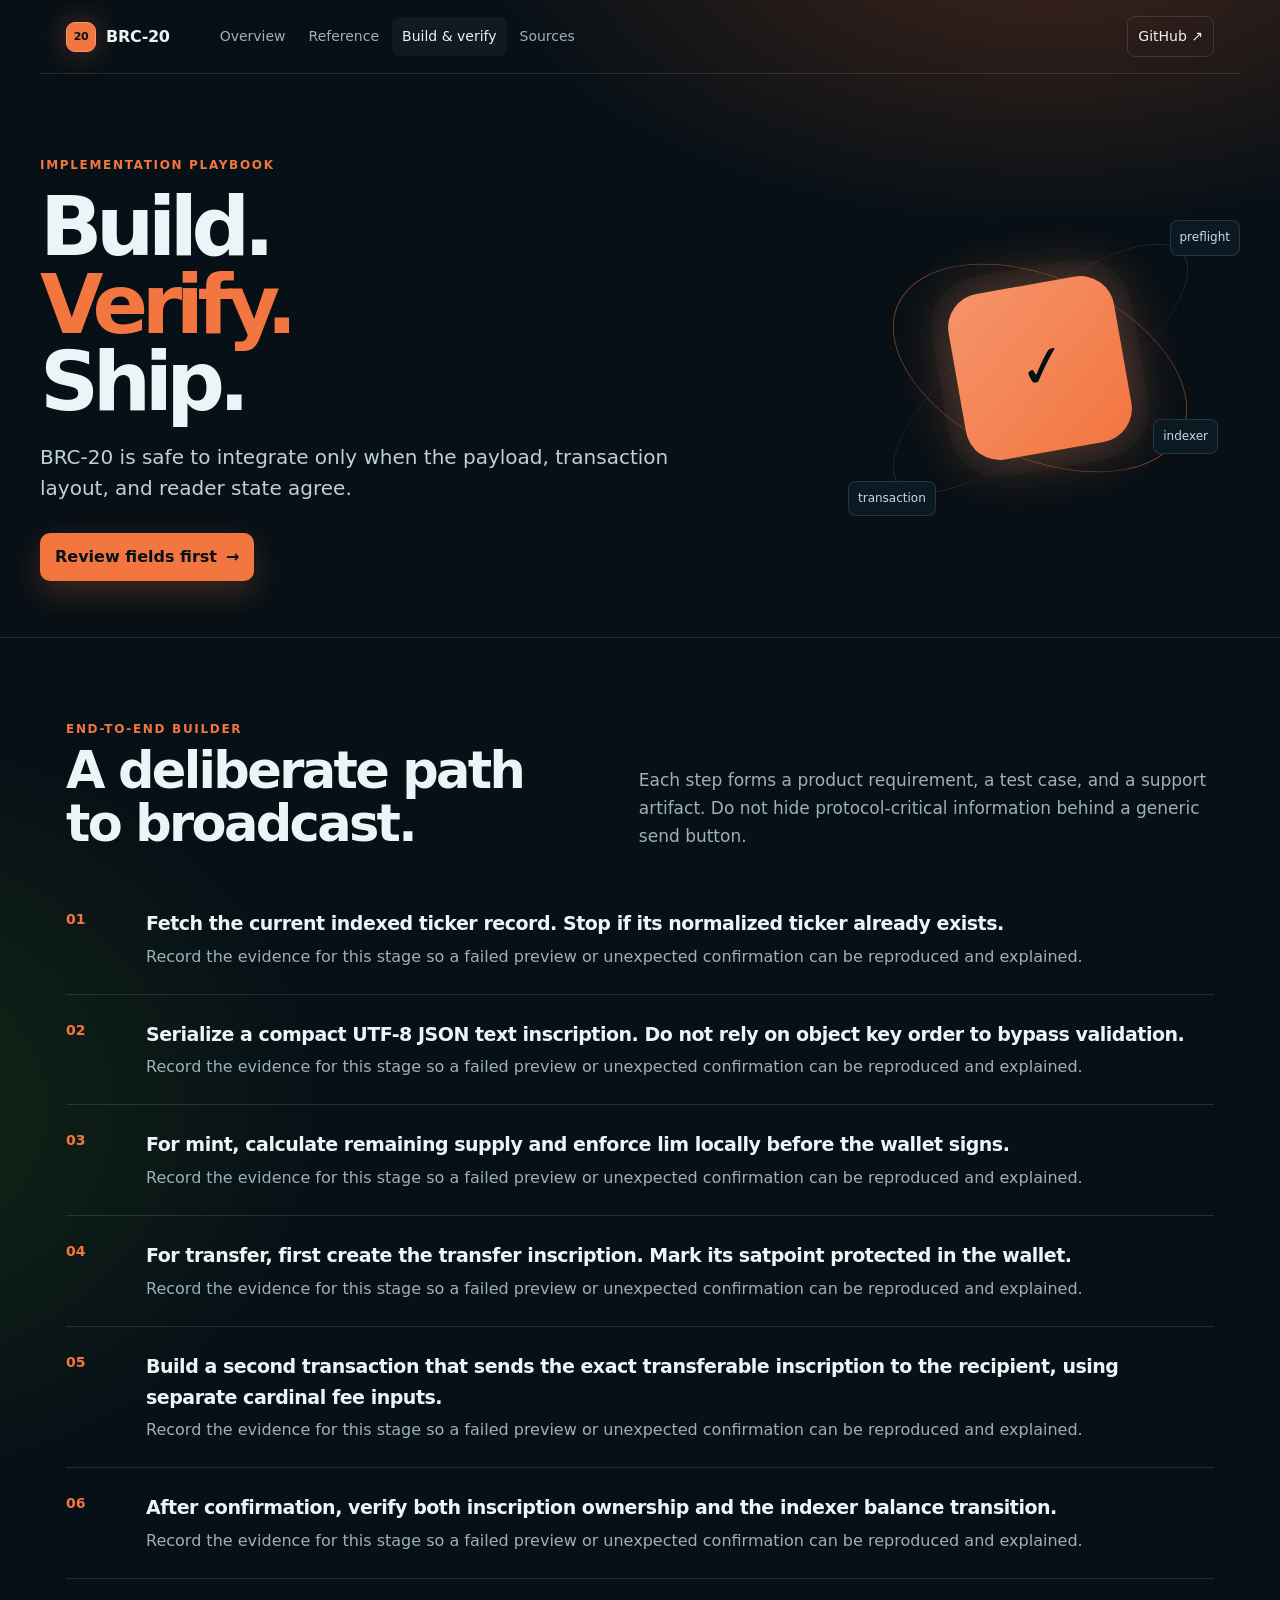
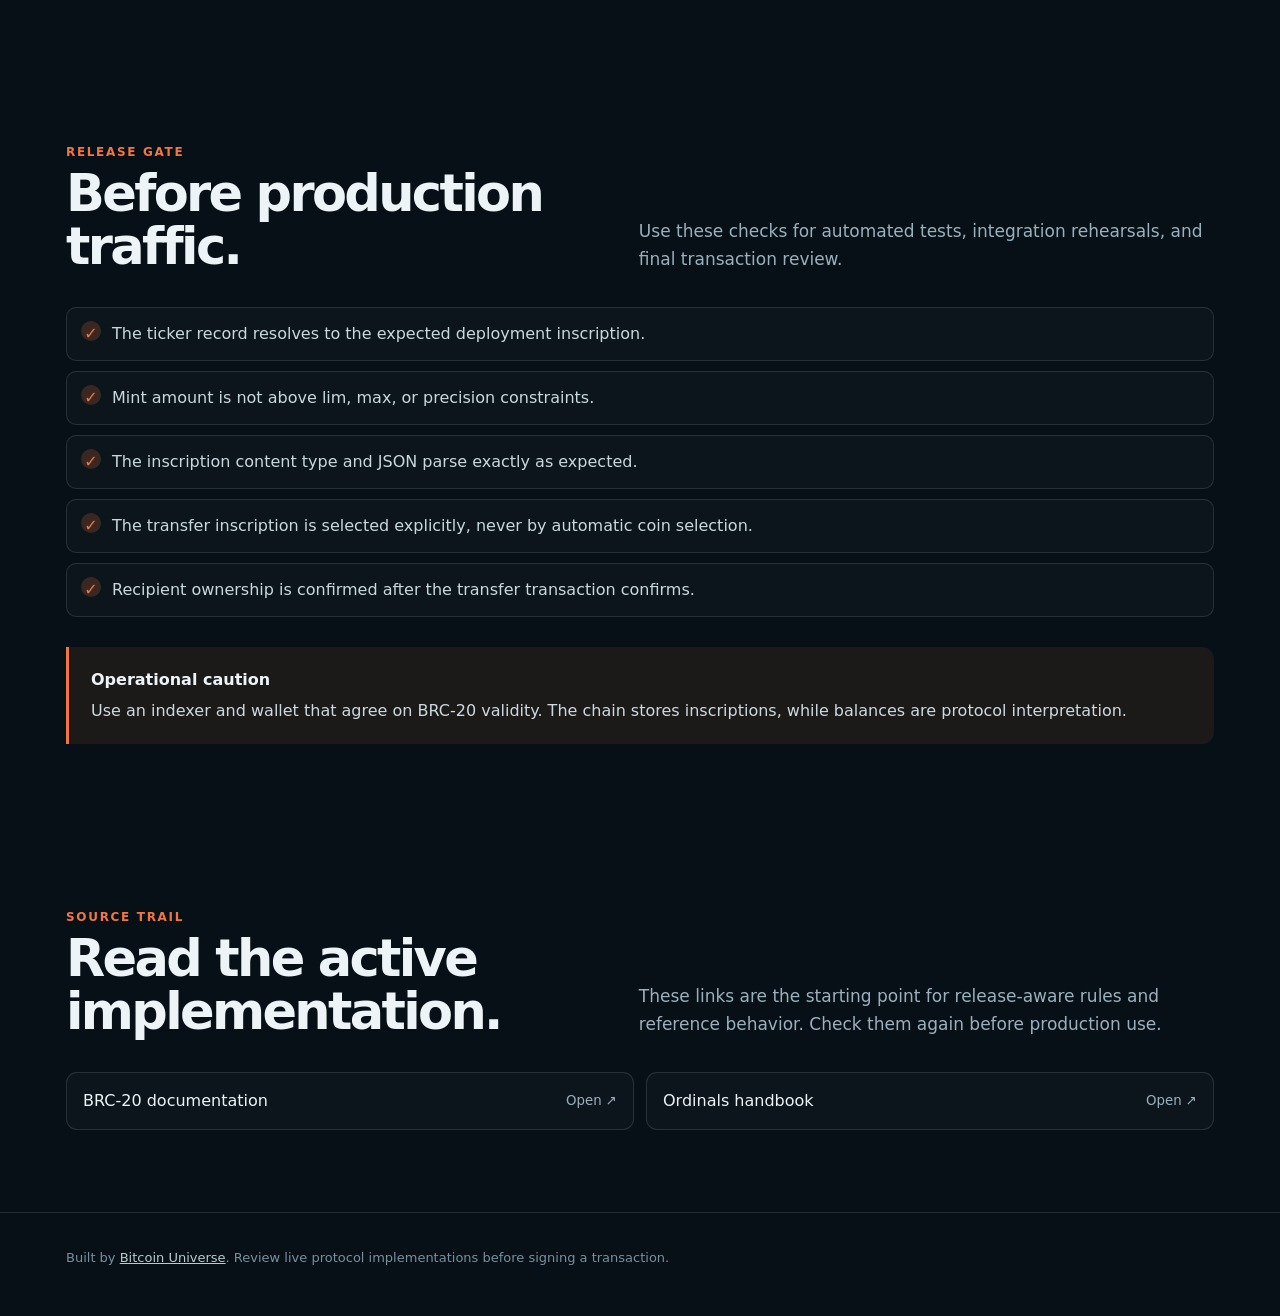
==== guide.html @ e372bad6 "Replace generic docs with protocol manuals" ====
<!doctype html>
<html lang="en"><head><meta charset="utf-8"><meta name="viewport" content="width=device-width,initial-scale=1"><meta name="description" content="Implementation and verification guide for BRC-20."><meta name="theme-color" content="#071016"><title>BRC-20 build guide | Bitcoin Universe Docs</title><style>
:root{--accent:hsl(18 88% 60%);--ink:#edf4f8;--muted:#9bb0bd;--paper:#071016;--panel:#0d1921;--line:rgba(214,239,247,.13);--soft:rgba(255,255,255,.045)}*{box-sizing:border-box}html{scroll-behavior:smooth}body{margin:0;color:var(--ink);background:radial-gradient(900px 480px at 82% -80px,hsla(18,90%,56%,.25),transparent 64%),radial-gradient(680px 540px at -12% 38%,hsla(96,82%,48%,.12),transparent 70%),var(--paper);font:16px/1.62 ui-sans-serif,system-ui,-apple-system,BlinkMacSystemFont,"Segoe UI",sans-serif}.top{height:74px;display:flex;gap:22px;align-items:center;max-width:1200px;margin:auto;padding:0 26px;border-bottom:1px solid var(--line);position:relative;z-index:4}.brand{display:flex;align-items:center;gap:10px;color:var(--ink);text-decoration:none;font-weight:760;letter-spacing:-.02em}.brand b{display:grid;place-items:center;width:30px;height:30px;border:1px solid color-mix(in srgb,var(--accent),white 25%);border-radius:9px;color:#081115;background:var(--accent);font-size:11px;box-shadow:0 0 30px color-mix(in srgb,var(--accent),transparent 65%)}nav{display:flex;gap:3px;margin-left:18px}nav a,.repo{color:var(--muted);text-decoration:none;padding:8px 10px;border-radius:8px;font-size:14px}nav a:hover,nav a.active{color:var(--ink);background:var(--soft)}.repo{margin-left:auto;border:1px solid var(--line);color:var(--ink)}.wrap{max-width:1200px;margin:auto;padding:0 26px}.hero{min-height:520px;padding:82px 0 56px;display:grid;grid-template-columns:minmax(0,1fr) 400px;gap:55px;align-items:center}.eyebrow{font-size:12px;letter-spacing:.14em;text-transform:uppercase;color:var(--accent);font-weight:800}.hero h1{font-size:clamp(48px,7.7vw,94px);letter-spacing:-.078em;line-height:.94;margin:13px 0 22px;max-width:720px}.hero p{color:#bed0da;font-size:20px;line-height:1.55;max-width:690px;margin:0}.chips{display:flex;flex-wrap:wrap;gap:8px;margin-top:28px}.chip{padding:6px 10px;border:1px solid var(--line);border-radius:999px;color:#c3d1d8;background:rgba(255,255,255,.025);font-size:12px}.cta{display:inline-flex;align-items:center;gap:9px;margin-top:29px;padding:11px 15px;background:var(--accent);color:#061118;text-decoration:none;font-weight:800;border-radius:10px;box-shadow:0 12px 32px color-mix(in srgb,var(--accent),transparent 77%)}.orbit{height:380px;position:relative;display:grid;place-items:center;isolation:isolate}.orbit:before,.orbit:after{content:"";position:absolute;border:1px solid color-mix(in srgb,var(--accent),transparent 55%);border-radius:50%;z-index:-1}.orbit:before{width:310px;height:310px;transform:rotate(24deg) scaleY(.58)}.orbit:after{width:365px;height:365px;border-color:var(--line);transform:rotate(-39deg) scaleY(.33)}.core{width:168px;height:168px;border-radius:34px;display:grid;place-items:center;background:linear-gradient(140deg,color-mix(in srgb,var(--accent),white 22%),var(--accent));color:#051014;font-size:58px;font-weight:900;letter-spacing:-.11em;box-shadow:0 0 0 17px rgba(255,255,255,.028),0 0 60px color-mix(in srgb,var(--accent),transparent 58%);transform:rotate(-10deg)}.node{position:absolute;border:1px solid var(--line);background:#0b1922;color:#c8d9e1;padding:7px 9px;border-radius:8px;font-size:12px}.node.one{top:42px;right:0}.node.two{bottom:42px;left:8px}.node.three{right:22px;bottom:104px}.divider{height:1px;background:var(--line)}section{padding:82px 0}.section-head{display:grid;grid-template-columns:minmax(0,1fr) minmax(0,1.1fr);gap:50px;margin-bottom:34px}.section-head h2{letter-spacing:-.052em;font-size:clamp(29px,4.1vw,51px);line-height:1.03;margin:6px 0 0}.section-head p{color:var(--muted);align-self:end;margin:0;font-size:17px}.grid{display:grid;gap:16px}.four{grid-template-columns:repeat(4,1fr)}.three{grid-template-columns:repeat(3,1fr)}.card{border:1px solid var(--line);background:linear-gradient(145deg,rgba(255,255,255,.055),rgba(255,255,255,.018));border-radius:15px;padding:20px;min-width:0}.card .number{color:var(--accent);font-size:12px;font-weight:800;letter-spacing:.11em}.card h3{font-size:18px;letter-spacing:-.025em;line-height:1.2;margin:15px 0 8px}.card p{color:var(--muted);font-size:14px;margin:0}.steps{counter-reset:step}.step{counter-increment:step;position:relative;padding:22px 17px 18px 29px;border-left:1px solid var(--line)}.step:before{content:counter(step,decimal-leading-zero);position:absolute;top:22px;left:-11px;color:var(--accent);font-size:10px;font-weight:900;background:var(--paper);padding:3px}.step h3{margin:0 0 7px;font-size:17px;line-height:1.25}.step p{margin:0;color:var(--muted);font-size:14px}.callout{border-left:3px solid var(--accent);border-radius:0 12px 12px 0;background:color-mix(in srgb,var(--accent),transparent 91%);padding:20px 22px;color:#ccdae0}.callout b{display:block;color:var(--ink);margin-bottom:5px}.packet{padding:0;overflow:hidden}.packet header{display:flex;align-items:center;justify-content:space-between;padding:13px 16px;border-bottom:1px solid var(--line);font-size:13px;font-weight:800}.packet button{background:transparent;color:var(--muted);border:1px solid var(--line);border-radius:6px;padding:4px 7px;cursor:pointer;font:inherit;font-size:11px}.packet button:hover{color:var(--ink)}pre{white-space:pre-wrap;overflow:auto;padding:18px;margin:0;color:#c5e7f3;font:13px/1.65 ui-monospace,SFMono-Regular,Consolas,monospace;background:#071219}.table-wrap{overflow:auto;border:1px solid var(--line);border-radius:14px}table{width:100%;border-collapse:collapse;min-width:690px;background:rgba(255,255,255,.018)}th,td{text-align:left;padding:14px 15px;border-bottom:1px solid var(--line);vertical-align:top}th{font-size:11px;letter-spacing:.1em;text-transform:uppercase;color:var(--accent);background:rgba(255,255,255,.025)}td{font-size:14px;color:#c0d0d8}td:first-child{font-family:ui-monospace,monospace;color:#ecf5f8;font-weight:700}tr:last-child td{border-bottom:0}.checklist{list-style:none;padding:0;margin:0;display:grid;gap:10px}.checklist li{display:flex;gap:11px;padding:13px 14px;border:1px solid var(--line);border-radius:10px;color:#c9d8de;background:rgba(255,255,255,.025)}.checklist li:before{content:'✓';display:grid;place-items:center;flex:0 0 20px;width:20px;height:20px;border-radius:50%;background:color-mix(in srgb,var(--accent),transparent 80%);color:var(--accent);font-weight:900}.sources{display:grid;grid-template-columns:repeat(2,minmax(0,1fr));gap:12px}.source{display:flex;align-items:center;justify-content:space-between;gap:16px;padding:15px 16px;border:1px solid var(--line);border-radius:11px;color:var(--ink);text-decoration:none;background:rgba(255,255,255,.025)}.source small{color:var(--muted);white-space:nowrap}.footer{padding:34px 0 48px;border-top:1px solid var(--line);color:#78909e;font-size:13px}.footer a{color:#b9cad0}.guide-list{display:grid;gap:0;counter-reset:guide}.guide-list article{counter-increment:guide;display:grid;grid-template-columns:62px 1fr;gap:18px;padding:24px 0;border-bottom:1px solid var(--line)}.guide-list article:before{content:counter(guide,decimal-leading-zero);color:var(--accent);font-weight:900;font-size:14px}.guide-list h3{margin:0 0 5px;font-size:19px;letter-spacing:-.025em}.guide-list p{margin:0;color:var(--muted)}.mini{font-size:13px;color:var(--muted)}@media(max-width:800px){.top{padding:0 16px;height:auto;min-height:66px;flex-wrap:wrap;gap:8px}.brand{margin-right:auto}nav{order:3;margin:0 -8px 7px;width:100%;overflow:auto}.repo{margin:0}.wrap{padding:0 17px}.hero{grid-template-columns:1fr;padding:56px 0 26px;gap:5px;min-height:0}.hero h1{font-size:58px}.orbit{height:230px;transform:scale(.72);margin:-28px}.section-head{grid-template-columns:1fr;gap:15px}.four,.three{grid-template-columns:1fr}.sources{grid-template-columns:1fr}section{padding:55px 0}}
</style></head><body><header class="top"><a class="brand" href="index.html"><b>20</b><span>BRC-20</span></a><nav><a class="" href="index.html">Overview</a><a class="" href="reference.html">Reference</a><a class="active" href="guide.html">Build & verify</a><a href="#sources">Sources</a></nav><a class="repo" href="https://github.com/bitcoinuniverse/brc-20-docs">GitHub ↗</a></header><main><div class="wrap hero" style="min-height:410px"><div><div class="eyebrow">Implementation playbook</div><h1 style="font-size:clamp(46px,7vw,82px)">Build.<br><i style="font-style:normal;color:var(--accent)">Verify.</i><br>Ship.</h1><p>BRC-20 is safe to integrate only when the payload, transaction layout, and reader state agree.</p><a class="cta" href="reference.html">Review fields first <span>→</span></a></div><div class="orbit" aria-hidden="true"><div class="core">✓</div><span class="node one">preflight</span><span class="node two">transaction</span><span class="node three">indexer</span></div></div><div class="divider"></div><section><div class="wrap"><div class="section-head"><div><div class="eyebrow">End-to-end builder</div><h2>A deliberate path to broadcast.</h2></div><p>Each step forms a product requirement, a test case, and a support artifact. Do not hide protocol-critical information behind a generic send button.</p></div><div class="guide-list"><article><div><h3>Fetch the current indexed ticker record. Stop if its normalized ticker already exists.</h3><p>Record the evidence for this stage so a failed preview or unexpected confirmation can be reproduced and explained.</p></div></article><article><div><h3>Serialize a compact UTF-8 JSON text inscription. Do not rely on object key order to bypass validation.</h3><p>Record the evidence for this stage so a failed preview or unexpected confirmation can be reproduced and explained.</p></div></article><article><div><h3>For mint, calculate remaining supply and enforce lim locally before the wallet signs.</h3><p>Record the evidence for this stage so a failed preview or unexpected confirmation can be reproduced and explained.</p></div></article><article><div><h3>For transfer, first create the transfer inscription. Mark its satpoint protected in the wallet.</h3><p>Record the evidence for this stage so a failed preview or unexpected confirmation can be reproduced and explained.</p></div></article><article><div><h3>Build a second transaction that sends the exact transferable inscription to the recipient, using separate cardinal fee inputs.</h3><p>Record the evidence for this stage so a failed preview or unexpected confirmation can be reproduced and explained.</p></div></article><article><div><h3>After confirmation, verify both inscription ownership and the indexer balance transition.</h3><p>Record the evidence for this stage so a failed preview or unexpected confirmation can be reproduced and explained.</p></div></article></div></div></section><section><div class="wrap"><div class="section-head"><div><div class="eyebrow">Release gate</div><h2>Before production traffic.</h2></div><p>Use these checks for automated tests, integration rehearsals, and final transaction review.</p></div><ul class="checklist"><li>The ticker record resolves to the expected deployment inscription.</li><li>Mint amount is not above lim, max, or precision constraints.</li><li>The inscription content type and JSON parse exactly as expected.</li><li>The transfer inscription is selected explicitly, never by automatic coin selection.</li><li>Recipient ownership is confirmed after the transfer transaction confirms.</li></ul><div class="callout" style="margin-top:30px"><b>Operational caution</b>Use an indexer and wallet that agree on BRC-20 validity. The chain stores inscriptions, while balances are protocol interpretation.</div></div></section><section id="sources"><div class="wrap"><div class="section-head"><div><div class="eyebrow">Source trail</div><h2>Read the active implementation.</h2></div><p>These links are the starting point for release-aware rules and reference behavior. Check them again before production use.</p></div><div class="sources"><a class="source" href="https://docs.bitcoints.org/brc-20" target="_blank" rel="noreferrer"><span>BRC-20 documentation</span><small>Open ↗</small></a><a class="source" href="https://docs.ordinals.com/" target="_blank" rel="noreferrer"><span>Ordinals handbook</span><small>Open ↗</small></a></div></div></section></main><footer class="footer"><div class="wrap">Built by <a href="https://github.com/bitcoinuniverse">Bitcoin Universe</a>. Review live protocol implementations before signing a transaction.</div></footer><script>for(const b of document.querySelectorAll('[data-copy]'))b.addEventListener('click',async()=>{try{await navigator.clipboard.writeText(b.dataset.copy);const t=b.textContent;b.textContent='Copied';setTimeout(()=>b.textContent=t,1200)}catch{b.textContent='Select text'}})</script></body></html>
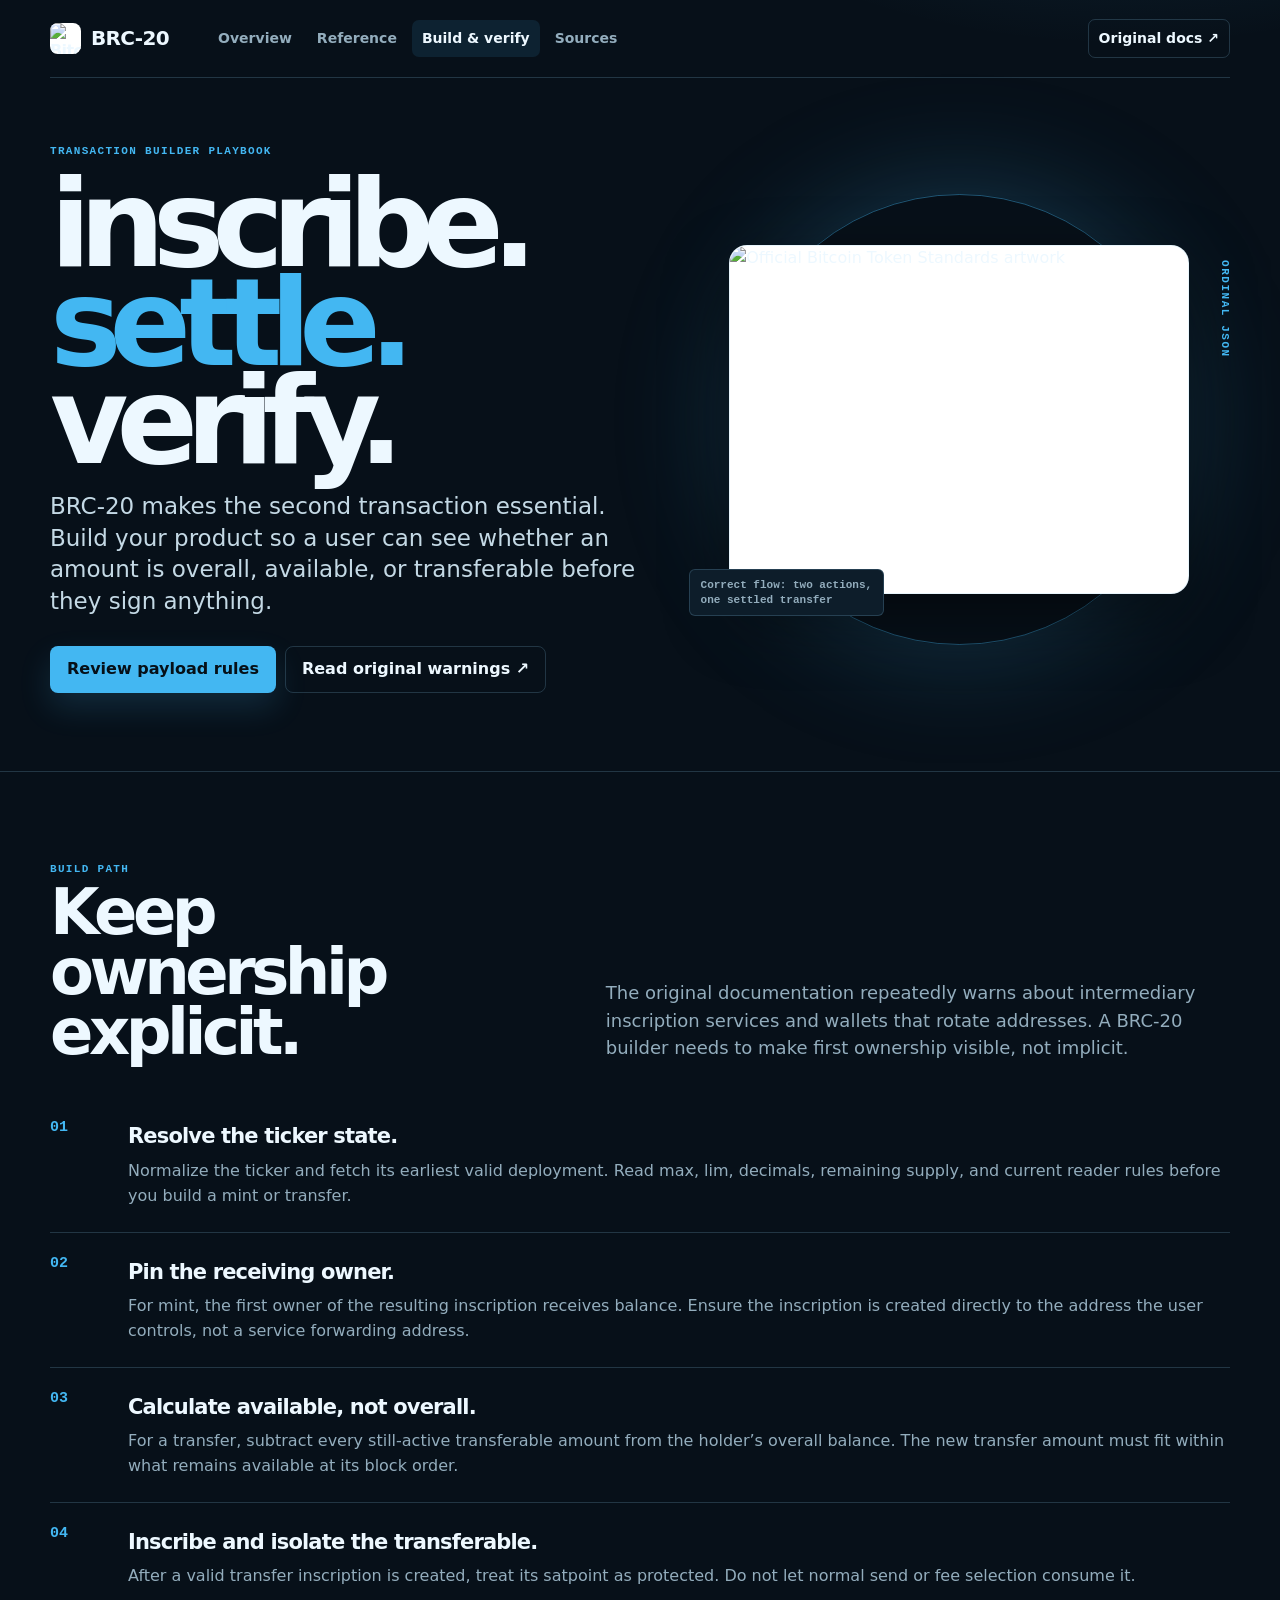
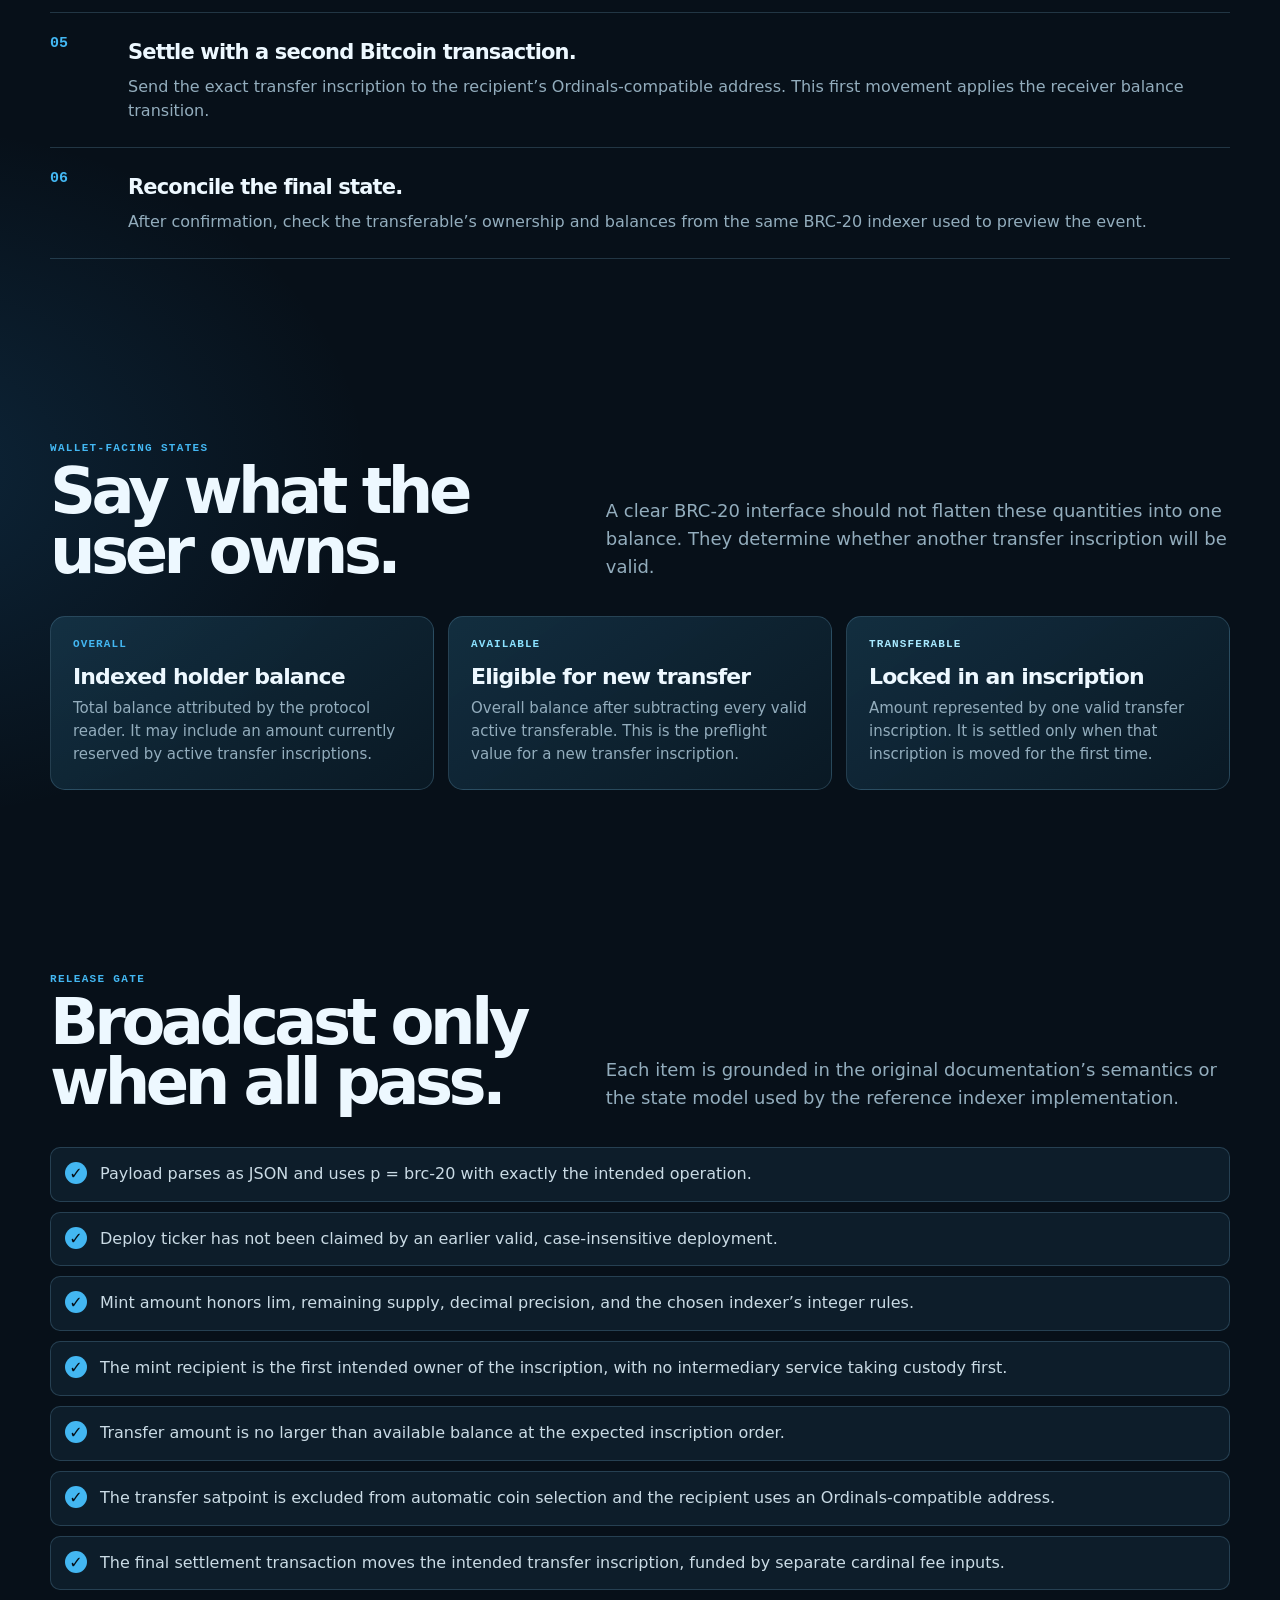
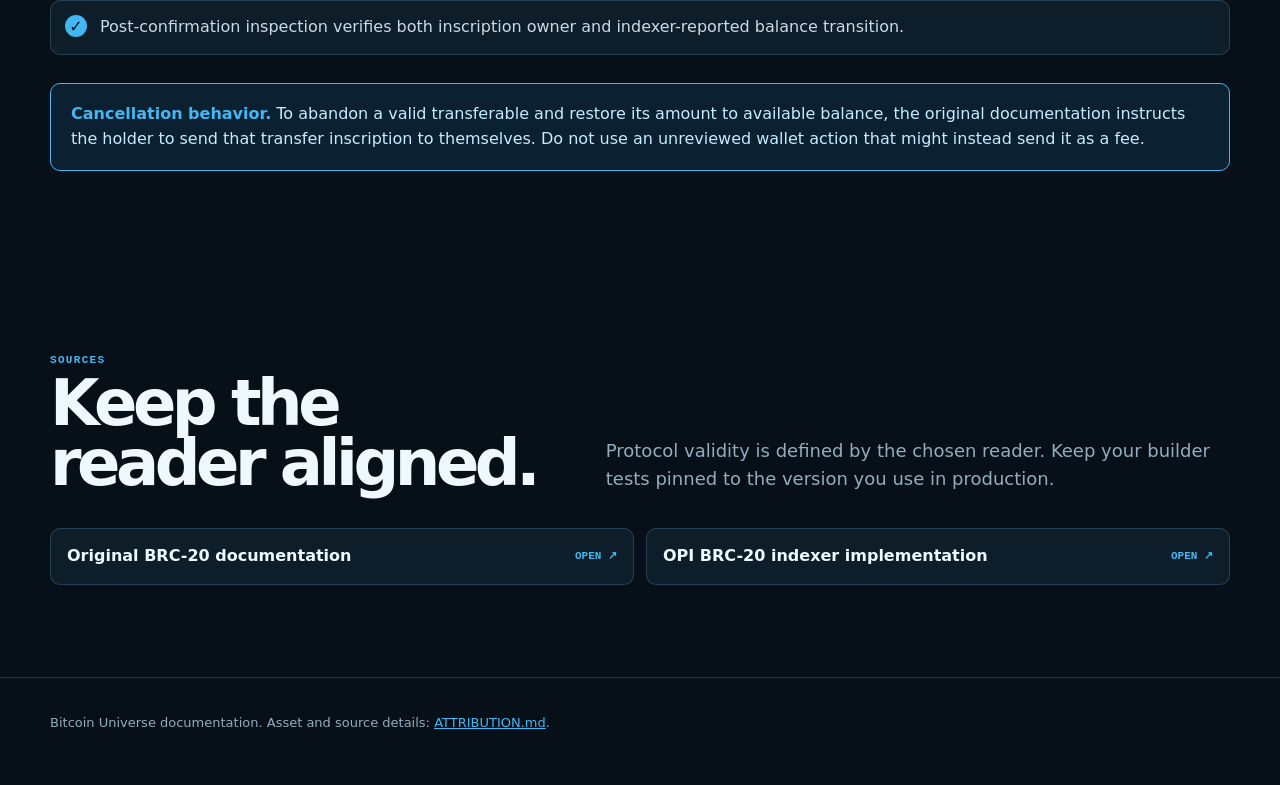
==== commit a3076d8f: "Elevate BRC-20 docs with primary sources" ====
--- a/guide.html
+++ b/guide.html
@@ -1,4 +1,84 @@
 <!doctype html>
-<html lang="en"><head><meta charset="utf-8"><meta name="viewport" content="width=device-width,initial-scale=1"><meta name="description" content="Implementation and verification guide for BRC-20."><meta name="theme-color" content="#071016"><title>BRC-20 build guide | Bitcoin Universe Docs</title><style>
-:root{--accent:hsl(18 88% 60%);--ink:#edf4f8;--muted:#9bb0bd;--paper:#071016;--panel:#0d1921;--line:rgba(214,239,247,.13);--soft:rgba(255,255,255,.045)}*{box-sizing:border-box}html{scroll-behavior:smooth}body{margin:0;color:var(--ink);background:radial-gradient(900px 480px at 82% -80px,hsla(18,90%,56%,.25),transparent 64%),radial-gradient(680px 540px at -12% 38%,hsla(96,82%,48%,.12),transparent 70%),var(--paper);font:16px/1.62 ui-sans-serif,system-ui,-apple-system,BlinkMacSystemFont,"Segoe UI",sans-serif}.top{height:74px;display:flex;gap:22px;align-items:center;max-width:1200px;margin:auto;padding:0 26px;border-bottom:1px solid var(--line);position:relative;z-index:4}.brand{display:flex;align-items:center;gap:10px;color:var(--ink);text-decoration:none;font-weight:760;letter-spacing:-.02em}.brand b{display:grid;place-items:center;width:30px;height:30px;border:1px solid color-mix(in srgb,var(--accent),white 25%);border-radius:9px;color:#081115;background:var(--accent);font-size:11px;box-shadow:0 0 30px color-mix(in srgb,var(--accent),transparent 65%)}nav{display:flex;gap:3px;margin-left:18px}nav a,.repo{color:var(--muted);text-decoration:none;padding:8px 10px;border-radius:8px;font-size:14px}nav a:hover,nav a.active{color:var(--ink);background:var(--soft)}.repo{margin-left:auto;border:1px solid var(--line);color:var(--ink)}.wrap{max-width:1200px;margin:auto;padding:0 26px}.hero{min-height:520px;padding:82px 0 56px;display:grid;grid-template-columns:minmax(0,1fr) 400px;gap:55px;align-items:center}.eyebrow{font-size:12px;letter-spacing:.14em;text-transform:uppercase;color:var(--accent);font-weight:800}.hero h1{font-size:clamp(48px,7.7vw,94px);letter-spacing:-.078em;line-height:.94;margin:13px 0 22px;max-width:720px}.hero p{color:#bed0da;font-size:20px;line-height:1.55;max-width:690px;margin:0}.chips{display:flex;flex-wrap:wrap;gap:8px;margin-top:28px}.chip{padding:6px 10px;border:1px solid var(--line);border-radius:999px;color:#c3d1d8;background:rgba(255,255,255,.025);font-size:12px}.cta{display:inline-flex;align-items:center;gap:9px;margin-top:29px;padding:11px 15px;background:var(--accent);color:#061118;text-decoration:none;font-weight:800;border-radius:10px;box-shadow:0 12px 32px color-mix(in srgb,var(--accent),transparent 77%)}.orbit{height:380px;position:relative;display:grid;place-items:center;isolation:isolate}.orbit:before,.orbit:after{content:"";position:absolute;border:1px solid color-mix(in srgb,var(--accent),transparent 55%);border-radius:50%;z-index:-1}.orbit:before{width:310px;height:310px;transform:rotate(24deg) scaleY(.58)}.orbit:after{width:365px;height:365px;border-color:var(--line);transform:rotate(-39deg) scaleY(.33)}.core{width:168px;height:168px;border-radius:34px;display:grid;place-items:center;background:linear-gradient(140deg,color-mix(in srgb,var(--accent),white 22%),var(--accent));color:#051014;font-size:58px;font-weight:900;letter-spacing:-.11em;box-shadow:0 0 0 17px rgba(255,255,255,.028),0 0 60px color-mix(in srgb,var(--accent),transparent 58%);transform:rotate(-10deg)}.node{position:absolute;border:1px solid var(--line);background:#0b1922;color:#c8d9e1;padding:7px 9px;border-radius:8px;font-size:12px}.node.one{top:42px;right:0}.node.two{bottom:42px;left:8px}.node.three{right:22px;bottom:104px}.divider{height:1px;background:var(--line)}section{padding:82px 0}.section-head{display:grid;grid-template-columns:minmax(0,1fr) minmax(0,1.1fr);gap:50px;margin-bottom:34px}.section-head h2{letter-spacing:-.052em;font-size:clamp(29px,4.1vw,51px);line-height:1.03;margin:6px 0 0}.section-head p{color:var(--muted);align-self:end;margin:0;font-size:17px}.grid{display:grid;gap:16px}.four{grid-template-columns:repeat(4,1fr)}.three{grid-template-columns:repeat(3,1fr)}.card{border:1px solid var(--line);background:linear-gradient(145deg,rgba(255,255,255,.055),rgba(255,255,255,.018));border-radius:15px;padding:20px;min-width:0}.card .number{color:var(--accent);font-size:12px;font-weight:800;letter-spacing:.11em}.card h3{font-size:18px;letter-spacing:-.025em;line-height:1.2;margin:15px 0 8px}.card p{color:var(--muted);font-size:14px;margin:0}.steps{counter-reset:step}.step{counter-increment:step;position:relative;padding:22px 17px 18px 29px;border-left:1px solid var(--line)}.step:before{content:counter(step,decimal-leading-zero);position:absolute;top:22px;left:-11px;color:var(--accent);font-size:10px;font-weight:900;background:var(--paper);padding:3px}.step h3{margin:0 0 7px;font-size:17px;line-height:1.25}.step p{margin:0;color:var(--muted);font-size:14px}.callout{border-left:3px solid var(--accent);border-radius:0 12px 12px 0;background:color-mix(in srgb,var(--accent),transparent 91%);padding:20px 22px;color:#ccdae0}.callout b{display:block;color:var(--ink);margin-bottom:5px}.packet{padding:0;overflow:hidden}.packet header{display:flex;align-items:center;justify-content:space-between;padding:13px 16px;border-bottom:1px solid var(--line);font-size:13px;font-weight:800}.packet button{background:transparent;color:var(--muted);border:1px solid var(--line);border-radius:6px;padding:4px 7px;cursor:pointer;font:inherit;font-size:11px}.packet button:hover{color:var(--ink)}pre{white-space:pre-wrap;overflow:auto;padding:18px;margin:0;color:#c5e7f3;font:13px/1.65 ui-monospace,SFMono-Regular,Consolas,monospace;background:#071219}.table-wrap{overflow:auto;border:1px solid var(--line);border-radius:14px}table{width:100%;border-collapse:collapse;min-width:690px;background:rgba(255,255,255,.018)}th,td{text-align:left;padding:14px 15px;border-bottom:1px solid var(--line);vertical-align:top}th{font-size:11px;letter-spacing:.1em;text-transform:uppercase;color:var(--accent);background:rgba(255,255,255,.025)}td{font-size:14px;color:#c0d0d8}td:first-child{font-family:ui-monospace,monospace;color:#ecf5f8;font-weight:700}tr:last-child td{border-bottom:0}.checklist{list-style:none;padding:0;margin:0;display:grid;gap:10px}.checklist li{display:flex;gap:11px;padding:13px 14px;border:1px solid var(--line);border-radius:10px;color:#c9d8de;background:rgba(255,255,255,.025)}.checklist li:before{content:'✓';display:grid;place-items:center;flex:0 0 20px;width:20px;height:20px;border-radius:50%;background:color-mix(in srgb,var(--accent),transparent 80%);color:var(--accent);font-weight:900}.sources{display:grid;grid-template-columns:repeat(2,minmax(0,1fr));gap:12px}.source{display:flex;align-items:center;justify-content:space-between;gap:16px;padding:15px 16px;border:1px solid var(--line);border-radius:11px;color:var(--ink);text-decoration:none;background:rgba(255,255,255,.025)}.source small{color:var(--muted);white-space:nowrap}.footer{padding:34px 0 48px;border-top:1px solid var(--line);color:#78909e;font-size:13px}.footer a{color:#b9cad0}.guide-list{display:grid;gap:0;counter-reset:guide}.guide-list article{counter-increment:guide;display:grid;grid-template-columns:62px 1fr;gap:18px;padding:24px 0;border-bottom:1px solid var(--line)}.guide-list article:before{content:counter(guide,decimal-leading-zero);color:var(--accent);font-weight:900;font-size:14px}.guide-list h3{margin:0 0 5px;font-size:19px;letter-spacing:-.025em}.guide-list p{margin:0;color:var(--muted)}.mini{font-size:13px;color:var(--muted)}@media(max-width:800px){.top{padding:0 16px;height:auto;min-height:66px;flex-wrap:wrap;gap:8px}.brand{margin-right:auto}nav{order:3;margin:0 -8px 7px;width:100%;overflow:auto}.repo{margin:0}.wrap{padding:0 17px}.hero{grid-template-columns:1fr;padding:56px 0 26px;gap:5px;min-height:0}.hero h1{font-size:58px}.orbit{height:230px;transform:scale(.72);margin:-28px}.section-head{grid-template-columns:1fr;gap:15px}.four,.three{grid-template-columns:1fr}.sources{grid-template-columns:1fr}section{padding:55px 0}}
-</style></head><body><header class="top"><a class="brand" href="index.html"><b>20</b><span>BRC-20</span></a><nav><a class="" href="index.html">Overview</a><a class="" href="reference.html">Reference</a><a class="active" href="guide.html">Build & verify</a><a href="#sources">Sources</a></nav><a class="repo" href="https://github.com/bitcoinuniverse/brc-20-docs">GitHub ↗</a></header><main><div class="wrap hero" style="min-height:410px"><div><div class="eyebrow">Implementation playbook</div><h1 style="font-size:clamp(46px,7vw,82px)">Build.<br><i style="font-style:normal;color:var(--accent)">Verify.</i><br>Ship.</h1><p>BRC-20 is safe to integrate only when the payload, transaction layout, and reader state agree.</p><a class="cta" href="reference.html">Review fields first <span>→</span></a></div><div class="orbit" aria-hidden="true"><div class="core">✓</div><span class="node one">preflight</span><span class="node two">transaction</span><span class="node three">indexer</span></div></div><div class="divider"></div><section><div class="wrap"><div class="section-head"><div><div class="eyebrow">End-to-end builder</div><h2>A deliberate path to broadcast.</h2></div><p>Each step forms a product requirement, a test case, and a support artifact. Do not hide protocol-critical information behind a generic send button.</p></div><div class="guide-list"><article><div><h3>Fetch the current indexed ticker record. Stop if its normalized ticker already exists.</h3><p>Record the evidence for this stage so a failed preview or unexpected confirmation can be reproduced and explained.</p></div></article><article><div><h3>Serialize a compact UTF-8 JSON text inscription. Do not rely on object key order to bypass validation.</h3><p>Record the evidence for this stage so a failed preview or unexpected confirmation can be reproduced and explained.</p></div></article><article><div><h3>For mint, calculate remaining supply and enforce lim locally before the wallet signs.</h3><p>Record the evidence for this stage so a failed preview or unexpected confirmation can be reproduced and explained.</p></div></article><article><div><h3>For transfer, first create the transfer inscription. Mark its satpoint protected in the wallet.</h3><p>Record the evidence for this stage so a failed preview or unexpected confirmation can be reproduced and explained.</p></div></article><article><div><h3>Build a second transaction that sends the exact transferable inscription to the recipient, using separate cardinal fee inputs.</h3><p>Record the evidence for this stage so a failed preview or unexpected confirmation can be reproduced and explained.</p></div></article><article><div><h3>After confirmation, verify both inscription ownership and the indexer balance transition.</h3><p>Record the evidence for this stage so a failed preview or unexpected confirmation can be reproduced and explained.</p></div></article></div></div></section><section><div class="wrap"><div class="section-head"><div><div class="eyebrow">Release gate</div><h2>Before production traffic.</h2></div><p>Use these checks for automated tests, integration rehearsals, and final transaction review.</p></div><ul class="checklist"><li>The ticker record resolves to the expected deployment inscription.</li><li>Mint amount is not above lim, max, or precision constraints.</li><li>The inscription content type and JSON parse exactly as expected.</li><li>The transfer inscription is selected explicitly, never by automatic coin selection.</li><li>Recipient ownership is confirmed after the transfer transaction confirms.</li></ul><div class="callout" style="margin-top:30px"><b>Operational caution</b>Use an indexer and wallet that agree on BRC-20 validity. The chain stores inscriptions, while balances are protocol interpretation.</div></div></section><section id="sources"><div class="wrap"><div class="section-head"><div><div class="eyebrow">Source trail</div><h2>Read the active implementation.</h2></div><p>These links are the starting point for release-aware rules and reference behavior. Check them again before production use.</p></div><div class="sources"><a class="source" href="https://docs.bitcoints.org/brc-20" target="_blank" rel="noreferrer"><span>BRC-20 documentation</span><small>Open ↗</small></a><a class="source" href="https://docs.ordinals.com/" target="_blank" rel="noreferrer"><span>Ordinals handbook</span><small>Open ↗</small></a></div></div></section></main><footer class="footer"><div class="wrap">Built by <a href="https://github.com/bitcoinuniverse">Bitcoin Universe</a>. Review live protocol implementations before signing a transaction.</div></footer><script>for(const b of document.querySelectorAll('[data-copy]'))b.addEventListener('click',async()=>{try{await navigator.clipboard.writeText(b.dataset.copy);const t=b.textContent;b.textContent='Copied';setTimeout(()=>b.textContent=t,1200)}catch{b.textContent='Select text'}})</script></body></html>+<html lang="en">
+<head>
+  <meta charset="utf-8">
+  <meta name="viewport" content="width=device-width, initial-scale=1">
+  <meta name="description" content="BRC-20 build and verification guide.">
+  <meta name="theme-color" content="#071019">
+  <title>BRC-20 build guide | Bitcoin Universe docs</title>
+  <link rel="icon" href="https://docs.bitcoints.org/~gitbook/icon?size=small&amp;theme=dark">
+  <link rel="stylesheet" href="theme.css">
+</head>
+<body>
+  <header class="shell topbar">
+    <a class="brand" href="index.html"><img src="https://docs.bitcoints.org/~gitbook/icon?size=large&amp;theme=dark" alt="Bitcoin Token Standards logo"><strong>BRC-20</strong></a>
+    <nav class="nav" aria-label="Documentation"><a href="index.html">Overview</a><a href="reference.html">Reference</a><a class="active" href="guide.html">Build &amp; verify</a><a href="#sources">Sources</a></nav>
+    <a class="top-action" href="https://docs.bitcoints.org/brc-20" target="_blank" rel="noreferrer">Original docs ↗</a>
+  </header>
+  <main>
+    <div class="shell hero" style="min-height:500px">
+      <div>
+        <div class="eyebrow">Transaction builder playbook</div>
+        <h1>inscribe.<br><span class="blue">settle.</span><br>verify.</h1>
+        <p class="lead">BRC-20 makes the second transaction essential. Build your product so a user can see whether an amount is overall, available, or transferable before they sign anything.</p>
+        <div class="hero-actions"><a class="button" href="reference.html">Review payload rules</a><a class="button ghost" href="https://docs.bitcoints.org/brc-20" target="_blank" rel="noreferrer">Read original warnings ↗</a></div>
+      </div>
+      <div class="hero-art"><img src="https://docs.bitcoints.org/~gitbook/ogimage/ZLh40xiRuPtKDQjHgjUQ" alt="Official Bitcoin Token Standards artwork" referrerpolicy="no-referrer"><div class="art-caption">Correct flow: two actions,<br>one settled transfer</div></div>
+    </div>
+    <div class="rule"></div>
+
+    <section>
+      <div class="shell">
+        <div class="section-heading"><div><div class="eyebrow">Build path</div><h2>Keep ownership explicit.</h2></div><p>The original documentation repeatedly warns about intermediary inscription services and wallets that rotate addresses. A BRC-20 builder needs to make first ownership visible, not implicit.</p></div>
+        <div class="numbered">
+          <article><div><h3>Resolve the ticker state.</h3><p>Normalize the ticker and fetch its earliest valid deployment. Read max, lim, decimals, remaining supply, and current reader rules before you build a mint or transfer.</p></div></article>
+          <article><div><h3>Pin the receiving owner.</h3><p>For mint, the first owner of the resulting inscription receives balance. Ensure the inscription is created directly to the address the user controls, not a service forwarding address.</p></div></article>
+          <article><div><h3>Calculate available, not overall.</h3><p>For a transfer, subtract every still-active transferable amount from the holder’s overall balance. The new transfer amount must fit within what remains available at its block order.</p></div></article>
+          <article><div><h3>Inscribe and isolate the transferable.</h3><p>After a valid transfer inscription is created, treat its satpoint as protected. Do not let normal send or fee selection consume it.</p></div></article>
+          <article><div><h3>Settle with a second Bitcoin transaction.</h3><p>Send the exact transfer inscription to the recipient’s Ordinals-compatible address. This first movement applies the receiver balance transition.</p></div></article>
+          <article><div><h3>Reconcile the final state.</h3><p>After confirmation, check the transferable’s ownership and balances from the same BRC-20 indexer used to preview the event.</p></div></article>
+        </div>
+      </div>
+    </section>
+
+    <section>
+      <div class="shell">
+        <div class="section-heading"><div><div class="eyebrow">Wallet-facing states</div><h2>Say what the user owns.</h2></div><p>A clear BRC-20 interface should not flatten these quantities into one balance. They determine whether another transfer inscription will be valid.</p></div>
+        <div class="columns">
+          <article class="panel card"><div class="overline">OVERALL</div><h3>Indexed holder balance</h3><p>Total balance attributed by the protocol reader. It may include an amount currently reserved by active transfer inscriptions.</p></article>
+          <article class="panel card"><div class="overline">AVAILABLE</div><h3>Eligible for new transfer</h3><p>Overall balance after subtracting every valid active transferable. This is the preflight value for a new transfer inscription.</p></article>
+          <article class="panel card"><div class="overline">TRANSFERABLE</div><h3>Locked in an inscription</h3><p>Amount represented by one valid transfer inscription. It is settled only when that inscription is moved for the first time.</p></article>
+        </div>
+      </div>
+    </section>
+
+    <section>
+      <div class="shell">
+        <div class="section-heading"><div><div class="eyebrow">Release gate</div><h2>Broadcast only when all pass.</h2></div><p>Each item is grounded in the original documentation’s semantics or the state model used by the reference indexer implementation.</p></div>
+        <ul class="checklist">
+          <li>Payload parses as JSON and uses p = brc-20 with exactly the intended operation.</li>
+          <li>Deploy ticker has not been claimed by an earlier valid, case-insensitive deployment.</li>
+          <li>Mint amount honors lim, remaining supply, decimal precision, and the chosen indexer’s integer rules.</li>
+          <li>The mint recipient is the first intended owner of the inscription, with no intermediary service taking custody first.</li>
+          <li>Transfer amount is no larger than available balance at the expected inscription order.</li>
+          <li>The transfer satpoint is excluded from automatic coin selection and the recipient uses an Ordinals-compatible address.</li>
+          <li>The final settlement transaction moves the intended transfer inscription, funded by separate cardinal fee inputs.</li>
+          <li>Post-confirmation inspection verifies both inscription owner and indexer-reported balance transition.</li>
+        </ul>
+        <div class="callout" style="margin-top:28px"><strong>Cancellation behavior.</strong> To abandon a valid transferable and restore its amount to available balance, the original documentation instructs the holder to send that transfer inscription to themselves. Do not use an unreviewed wallet action that might instead send it as a fee.</div>
+      </div>
+    </section>
+
+    <section id="sources">
+      <div class="shell">
+        <div class="section-heading"><div><div class="eyebrow">Sources</div><h2>Keep the reader aligned.</h2></div><p>Protocol validity is defined by the chosen reader. Keep your builder tests pinned to the version you use in production.</p></div>
+        <div class="source-list">
+          <a class="source" href="https://docs.bitcoints.org/brc-20" target="_blank" rel="noreferrer"><span>Original BRC-20 documentation</span><small>OPEN ↗</small></a>
+          <a class="source" href="https://github.com/unisat-wallet/brc20-swap-indexer/blob/60565f3eb2ca9aa8fc1a787b3eab3a98d3bee1f1/modules/brc20_index/brc20_index.py" target="_blank" rel="noreferrer"><span>OPI BRC-20 indexer implementation</span><small>OPEN ↗</small></a>
+        </div>
+      </div>
+    </section>
+  </main>
+  <footer class="footer"><div class="shell">Bitcoin Universe documentation. Asset and source details: <a href="ATTRIBUTION.md">ATTRIBUTION.md</a>.</div></footer>
+</body>
+</html>
--- a/theme.css
+++ b/theme.css
@@ -0,0 +1,127 @@
+:root {
+  --brc-blue: #2782c4;
+  --brc-sky: #43b7f2;
+  --brc-ink: #08131d;
+  --brc-deep: #071019;
+  --brc-panel: #0d1d2a;
+  --brc-panel-raised: #11293a;
+  --brc-line: rgba(139, 206, 240, .2);
+  --brc-muted: #93adbd;
+  --brc-text: #edf8ff;
+  --display: Inter, ui-sans-serif, system-ui, -apple-system, BlinkMacSystemFont, "Segoe UI", sans-serif;
+  --mono: "SFMono-Regular", Consolas, "Liberation Mono", ui-monospace, monospace;
+  --max: 1180px;
+}
+
+* { box-sizing: border-box; }
+html { scroll-behavior: smooth; }
+body {
+  margin: 0;
+  color: var(--brc-text);
+  background:
+    radial-gradient(55rem 35rem at 88% -8%, rgba(67, 183, 242, .22), transparent 65%),
+    radial-gradient(42rem 31rem at -8% 52%, rgba(39, 130, 196, .19), transparent 70%),
+    var(--brc-deep);
+  font-family: var(--display);
+  line-height: 1.55;
+}
+
+a { color: inherit; }
+.shell { width: min(var(--max), calc(100% - 48px)); margin: 0 auto; }
+.topbar { min-height: 78px; display: flex; align-items: center; gap: 21px; border-bottom: 1px solid var(--brc-line); }
+.brand { display: inline-flex; align-items: center; gap: 10px; text-decoration: none; font-weight: 900; letter-spacing: -.04em; }
+.brand img { width: 31px; height: 31px; border-radius: 8px; background: #fff; }
+.brand strong { font-size: 20px; }
+.nav { display: flex; gap: 5px; margin-left: 18px; }
+.nav a, .top-action { color: var(--brc-muted); text-decoration: none; padding: 8px 10px; border-radius: 7px; font-size: 14px; font-weight: 750; }
+.nav a:hover, .nav a.active { color: var(--brc-text); background: rgba(67, 183, 242, .11); }
+.top-action { margin-left: auto; border: 1px solid var(--brc-line); color: var(--brc-text); }
+.top-action:hover { border-color: var(--brc-sky); color: var(--brc-sky); }
+
+.hero { display: grid; grid-template-columns: 1.04fr .96fr; align-items: center; gap: 52px; min-height: 620px; padding: 68px 0 78px; }
+.eyebrow { color: var(--brc-sky); text-transform: uppercase; font: 800 11px/1 var(--mono); letter-spacing: .12em; }
+h1, h2, h3, p { margin-top: 0; }
+h1 { margin: 18px 0 20px; font-size: clamp(65px, 9.4vw, 128px); line-height: .82; letter-spacing: -.1em; }
+h1 .blue { color: var(--brc-sky); }
+.lead { max-width: 650px; margin: 0; color: #c4d9e5; font-size: clamp(18px, 2vw, 23px); line-height: 1.38; }
+.tags, .hero-actions { display: flex; gap: 9px; flex-wrap: wrap; }
+.tags { margin-top: 24px; }
+.hero-actions { margin-top: 28px; }
+.tag { padding: 6px 9px; border: 1px solid var(--brc-line); border-radius: 999px; color: var(--brc-muted); font: 700 12px/1 var(--mono); }
+.button { display: inline-flex; align-items: center; justify-content: center; min-height: 47px; padding: 10px 16px; border: 1px solid transparent; border-radius: 8px; color: #061018; background: var(--brc-sky); text-decoration: none; font-weight: 900; box-shadow: 0 14px 32px rgba(67, 183, 242, .16); }
+.button:hover { background: #8be2ff; }
+.button.ghost { color: var(--brc-text); background: transparent; border-color: var(--brc-line); box-shadow: none; }
+.button.ghost:hover { border-color: var(--brc-sky); color: var(--brc-sky); }
+.hero-art { position: relative; min-height: 430px; display: grid; place-items: center; }
+.hero-art::before { content: ""; position: absolute; width: 83%; aspect-ratio: 1; border: 1px solid rgba(67, 183, 242, .42); border-radius: 50%; box-shadow: 0 0 120px rgba(67, 183, 242, .25); }
+.hero-art::after { content: "ORDINAL JSON"; position: absolute; right: 0; top: 13%; color: var(--brc-sky); writing-mode: vertical-rl; letter-spacing: .14em; font: 800 11px/1 var(--mono); }
+.hero-art img { position: relative; width: min(100%, 460px); aspect-ratio: 1.32; object-fit: cover; border: 1px solid var(--brc-line); border-radius: 18px; background: #fff; box-shadow: 0 24px 66px rgba(0, 0, 0, .48); }
+.art-caption { position: absolute; left: 0; bottom: 18px; z-index: 2; padding: 8px 11px; border: 1px solid var(--brc-line); border-radius: 6px; background: var(--brc-panel); color: var(--brc-muted); font: 700 11px/1.35 var(--mono); }
+
+.rule { height: 1px; background: var(--brc-line); }
+section { padding: 92px 0; }
+.section-heading { display: grid; grid-template-columns: .9fr 1.1fr; gap: 45px; align-items: end; margin-bottom: 35px; }
+.section-heading h2 { margin: 7px 0 0; font-size: clamp(37px, 5vw, 66px); line-height: .94; letter-spacing: -.07em; }
+.section-heading p { margin: 0; color: var(--brc-muted); font-size: 18px; }
+.panel { border: 1px solid var(--brc-line); background: linear-gradient(145deg, rgba(23, 56, 76, .75), rgba(11, 28, 40, .78)); border-radius: 15px; }
+.columns { display: grid; grid-template-columns: repeat(3, 1fr); gap: 14px; }
+.card { padding: 22px; }
+.card .overline { color: var(--brc-sky); font: 800 11px/1 var(--mono); letter-spacing: .1em; }
+.card h3 { margin: 16px 0 8px; font-size: 22px; line-height: 1.04; letter-spacing: -.04em; }
+.card p { margin: 0; color: var(--brc-muted); font-size: 15px; }
+.card:nth-child(2) .overline { color: #8be2ff; }
+.card:nth-child(3) .overline { color: #a8e9ff; }
+.flow { display: grid; grid-template-columns: repeat(4, 1fr); border: 1px solid var(--brc-line); border-radius: 15px; overflow: hidden; }
+.flow article { min-height: 175px; padding: 22px; border-right: 1px solid var(--brc-line); background: linear-gradient(145deg, #102737, #0a1721); }
+.flow article:last-child { border-right: 0; }
+.flow b { color: var(--brc-sky); font: 900 12px/1 var(--mono); }
+.flow h3 { margin: 18px 0 8px; font-size: 19px; letter-spacing: -.035em; }
+.flow p { margin: 0; color: var(--brc-muted); font-size: 14px; }
+.callout { border: 1px solid #43b7f2; border-radius: 10px; background: rgba(39, 130, 196, .14); padding: 18px 20px; color: #c7ecff; }
+.callout strong { color: var(--brc-sky); }
+.provenance { display: flex; align-items: center; gap: 15px; padding: 17px 19px; border: 1px solid var(--brc-line); border-radius: 11px; background: var(--brc-panel); color: #c8dce6; font-size: 14px; }
+.provenance img { width: 35px; height: 35px; border-radius: 8px; background: #fff; }
+.provenance a, .code-note a { color: var(--brc-sky); font-weight: 850; }
+.code-grid { display: grid; grid-template-columns: 1fr 1fr; gap: 15px; }
+.code { overflow: hidden; }
+.code header { min-height: 50px; display: flex; align-items: center; justify-content: space-between; gap: 10px; padding: 0 15px; border-bottom: 1px solid var(--brc-line); color: #c7e2f0; font: 800 12px/1 var(--mono); }
+.copy { cursor: pointer; padding: 5px 7px; border: 1px solid var(--brc-line); border-radius: 5px; background: #0f2432; color: var(--brc-text); font: 800 11px/1 var(--display); }
+.copy:hover { border-color: var(--brc-sky); color: #061018; background: var(--brc-sky); }
+pre { overflow: auto; margin: 0; padding: 19px; color: #d8f3ff; background: #06121b; font: 14px/1.62 var(--mono); tab-size: 2; }
+.code-note { padding: 13px 15px; color: var(--brc-muted); font-size: 13px; }
+.table-scroll { overflow: auto; border: 1px solid var(--brc-line); border-radius: 14px; }
+table { width: 100%; min-width: 720px; border-collapse: collapse; background: var(--brc-panel); }
+th, td { border-bottom: 1px solid var(--brc-line); padding: 14px 15px; text-align: left; vertical-align: top; }
+th { color: var(--brc-sky); text-transform: uppercase; letter-spacing: .1em; font: 800 11px/1 var(--mono); }
+td { color: #cadbe5; font-size: 14px; }
+td:first-child { color: #fff; font-family: var(--mono); font-weight: 800; }
+tr:last-child td { border-bottom: 0; }
+.checklist { list-style: none; padding: 0; margin: 0; display: grid; gap: 10px; }
+.checklist li { display: flex; gap: 13px; align-items: flex-start; padding: 14px; border: 1px solid var(--brc-line); border-radius: 10px; background: var(--brc-panel); color: #cadbe5; }
+.checklist li::before { content: "✓"; width: 22px; height: 22px; flex: 0 0 22px; display: grid; place-items: center; border-radius: 50%; background: var(--brc-sky); color: #061018; font-weight: 900; }
+.numbered { counter-reset: step; }
+.numbered article { counter-increment: step; display: grid; grid-template-columns: 62px 1fr; gap: 16px; padding: 23px 0; border-bottom: 1px solid var(--brc-line); }
+.numbered article::before { content: counter(step, decimal-leading-zero); color: var(--brc-sky); font: 900 15px/1 var(--mono); }
+.numbered h3 { margin: 0 0 6px; font-size: 21px; letter-spacing: -.04em; }
+.numbered p { margin: 0; color: var(--brc-muted); }
+.source-list { display: grid; grid-template-columns: 1fr 1fr; gap: 12px; }
+.source { display: flex; align-items: center; justify-content: space-between; gap: 15px; padding: 15px 16px; border: 1px solid var(--brc-line); border-radius: 10px; background: var(--brc-panel); text-decoration: none; font-weight: 800; }
+.source small { color: var(--brc-sky); white-space: nowrap; font: 700 11px/1 var(--mono); }
+.source:hover { border-color: var(--brc-sky); background: var(--brc-panel-raised); }
+.footer { padding: 35px 0 52px; border-top: 1px solid var(--brc-line); color: var(--brc-muted); font-size: 13px; }
+.footer a { color: var(--brc-sky); }
+
+@media (max-width: 860px) {
+  .shell { width: min(var(--max), calc(100% - 32px)); }
+  .topbar { flex-wrap: wrap; gap: 9px; padding: 12px 0; }
+  .nav { order: 3; width: 100%; margin: 0; overflow: auto; }
+  .top-action { margin-left: auto; }
+  .hero { min-height: 0; grid-template-columns: 1fr; gap: 8px; padding: 56px 0; }
+  .hero-art { min-height: 330px; }
+  h1 { font-size: clamp(65px, 18vw, 110px); }
+  section { padding: 63px 0; }
+  .section-heading { grid-template-columns: 1fr; gap: 15px; }
+  .columns, .flow, .code-grid, .source-list { grid-template-columns: 1fr; }
+  .flow article { min-height: 0; border-right: 0; border-bottom: 1px solid var(--brc-line); }
+  .flow article:last-child { border-bottom: 0; }
+}
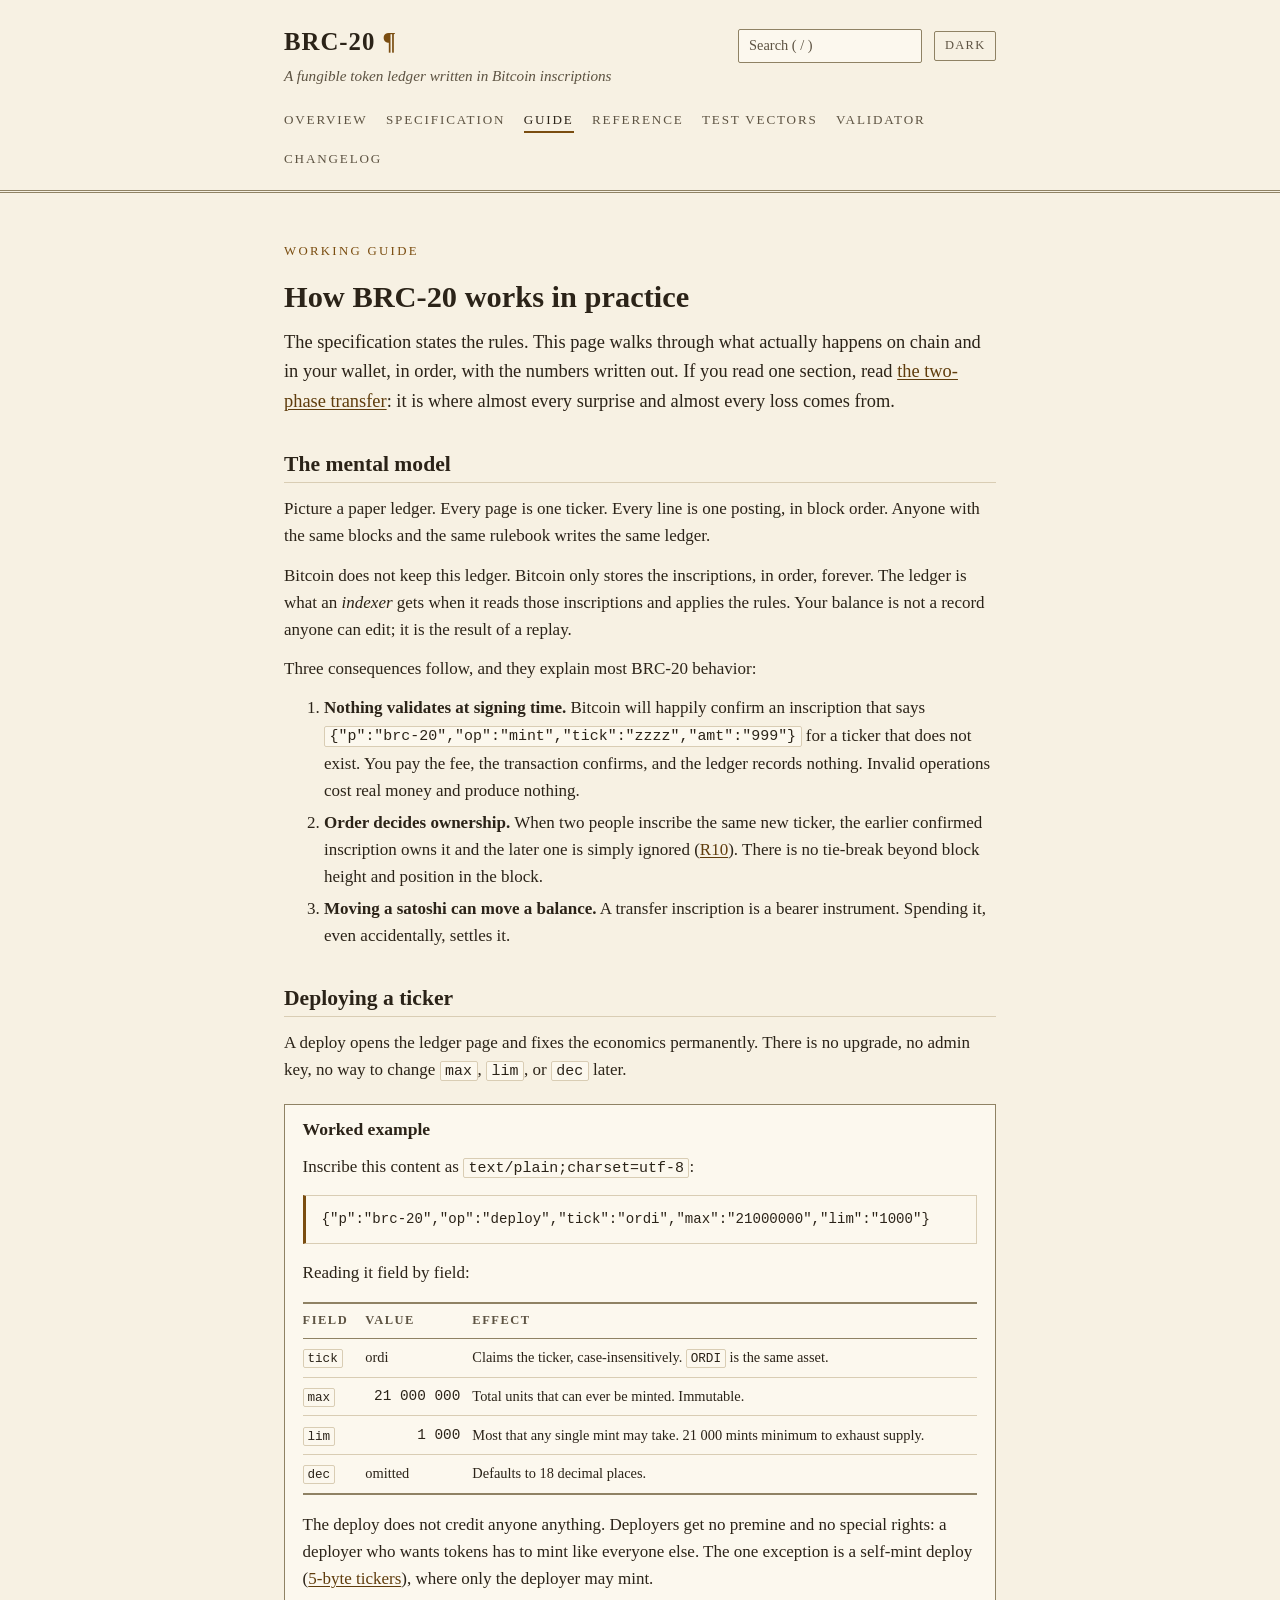
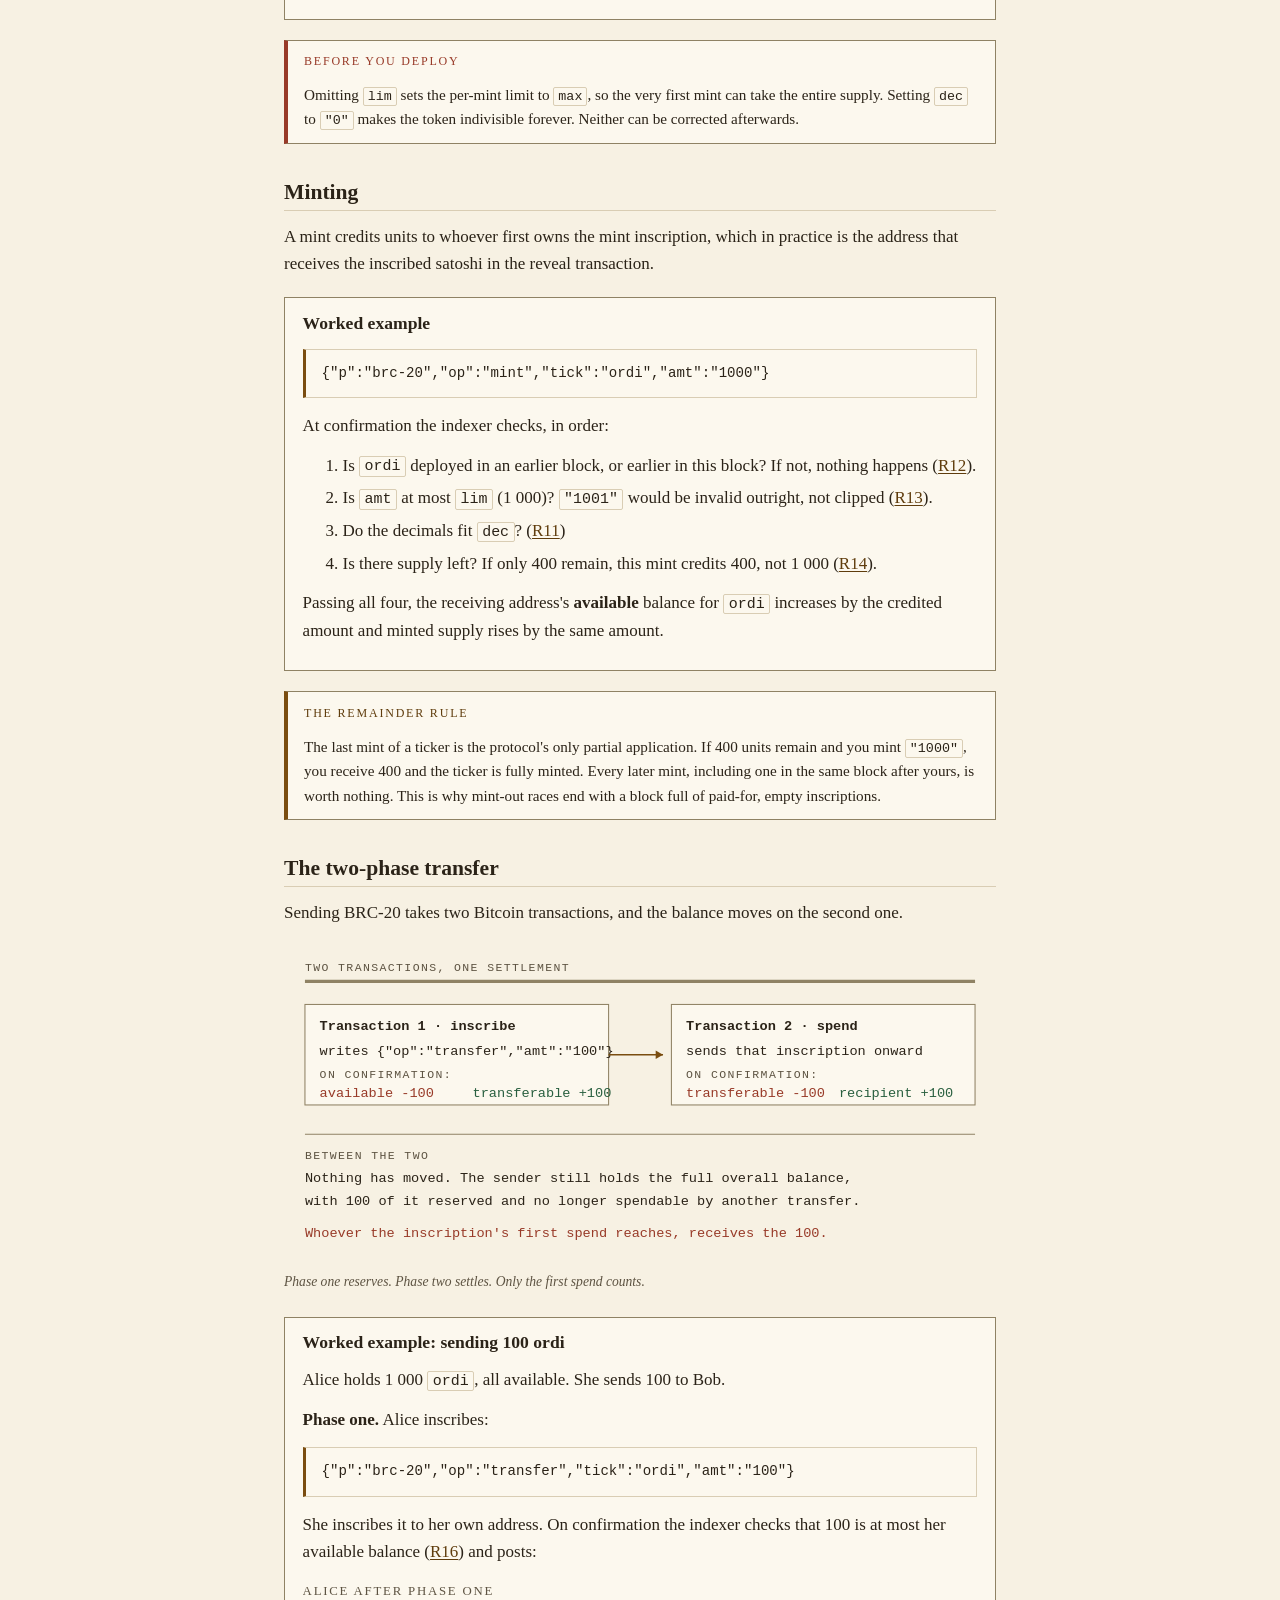
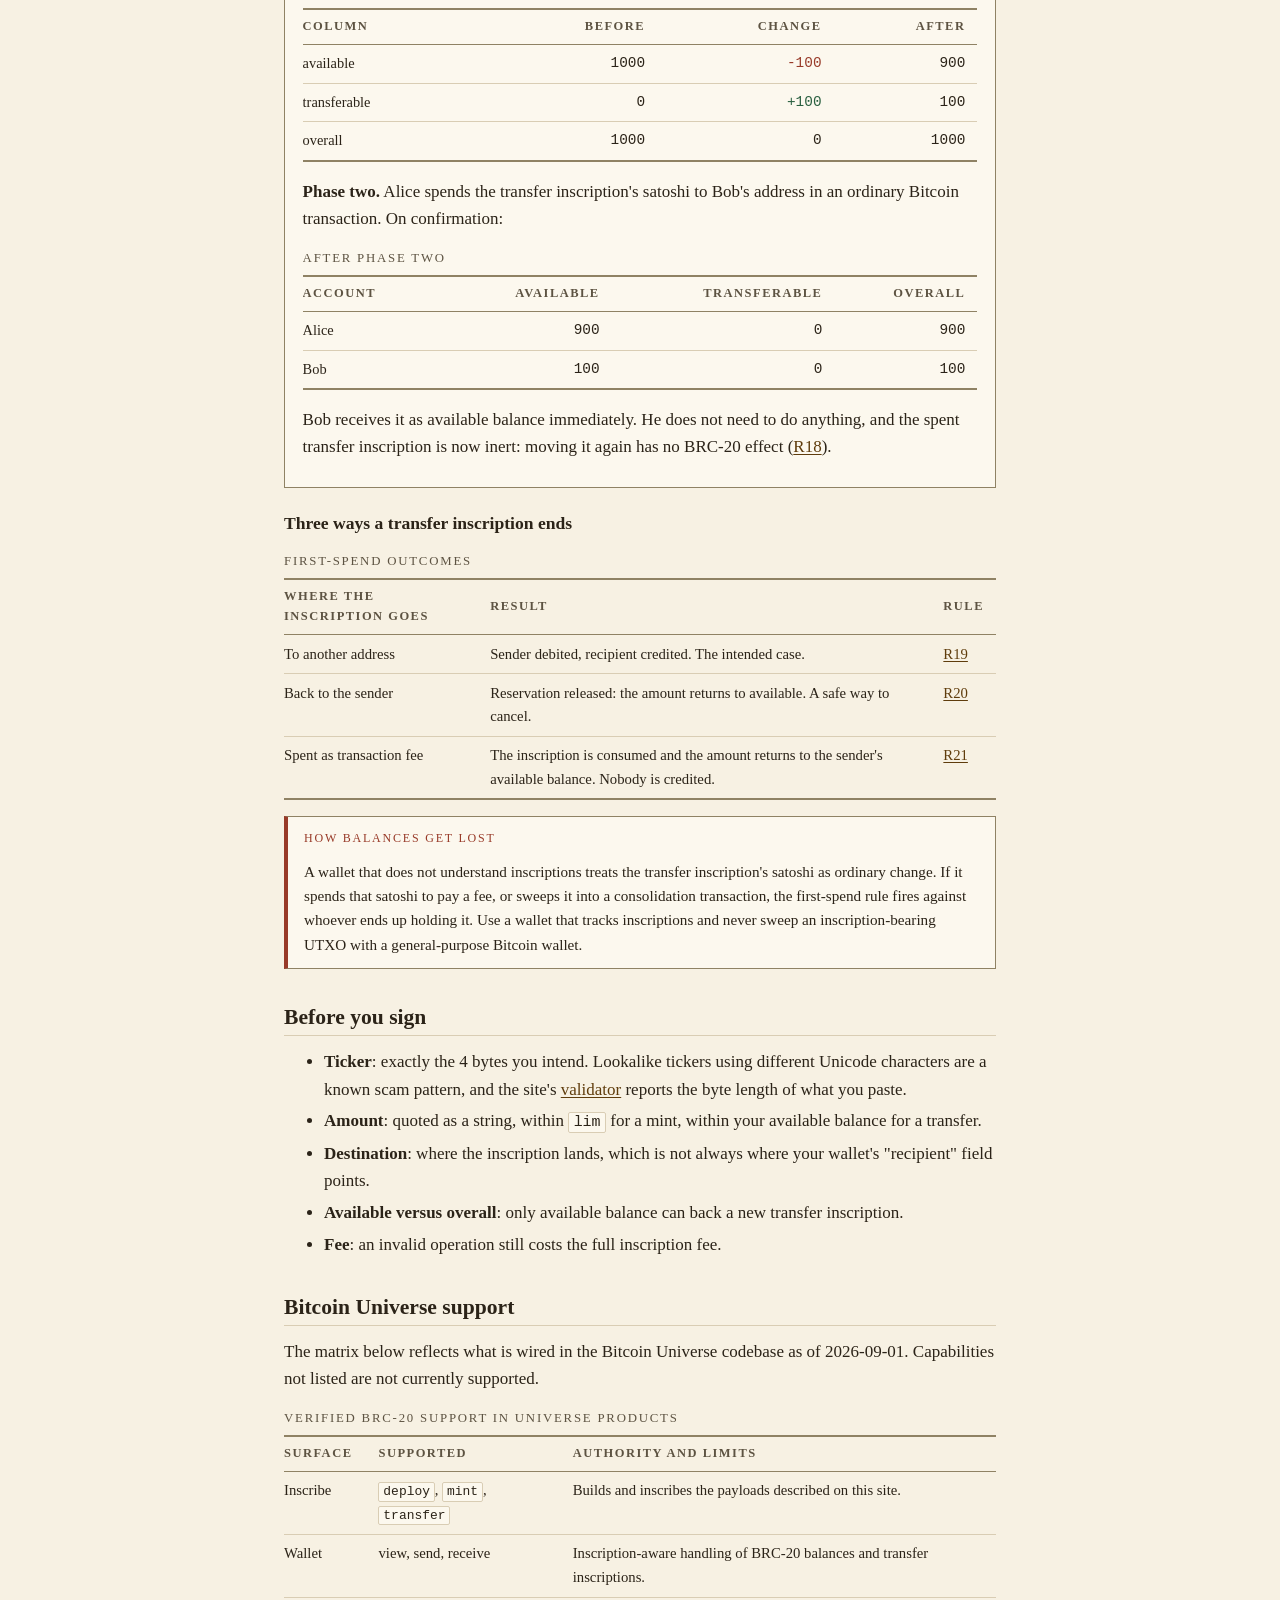
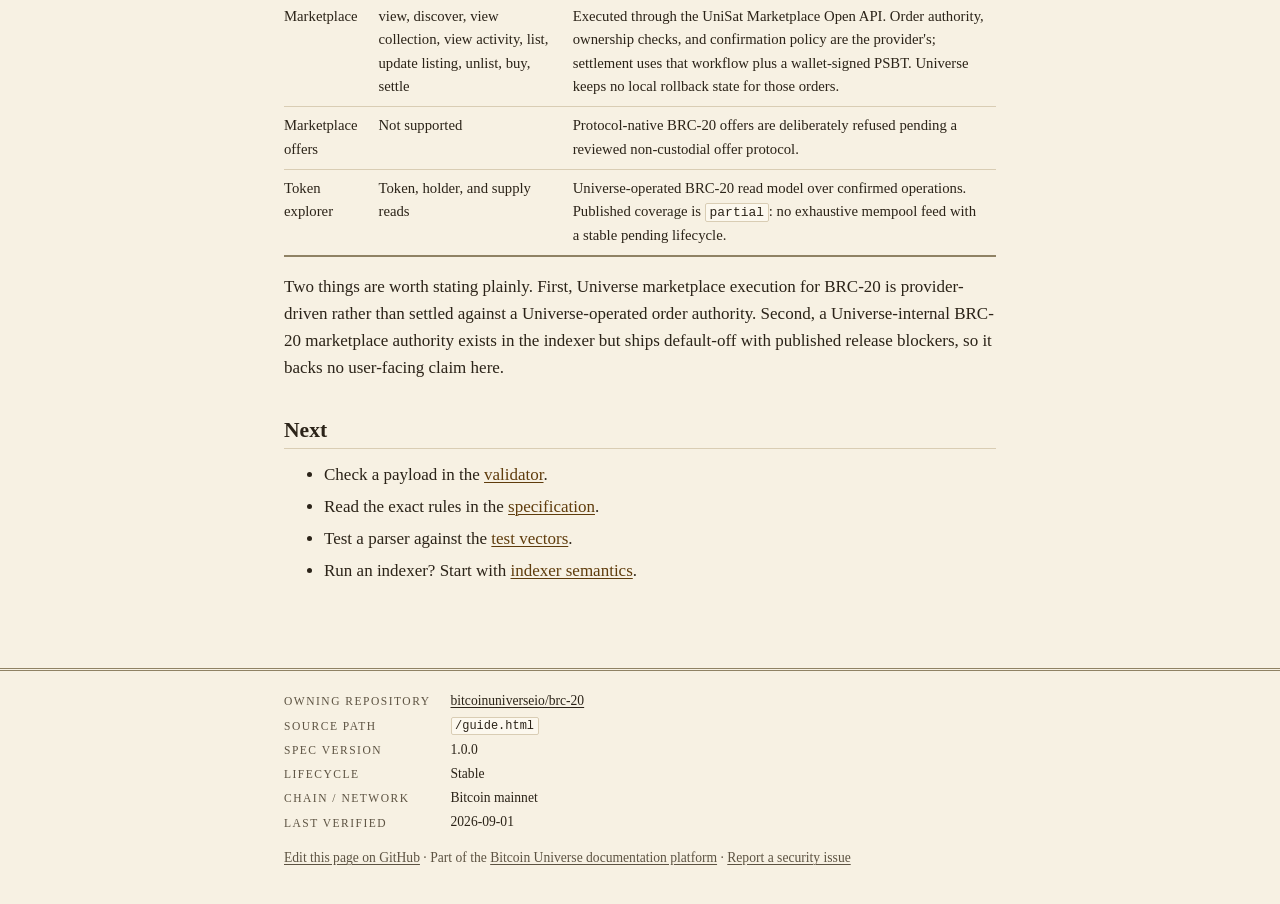
==== commit 177cf3a7: "Rebuild BRC-20 site as a complete protocol documentation dossier Replace the single narrative page w" ====
--- a/guide.html
+++ b/guide.html
@@ -1,84 +1,312 @@
 <!doctype html>
-<html lang="en">
+<html lang="en" class="no-js">
 <head>
-  <meta charset="utf-8">
-  <meta name="viewport" content="width=device-width, initial-scale=1">
-  <meta name="description" content="BRC-20 build and verification guide.">
-  <meta name="theme-color" content="#071019">
-  <title>BRC-20 build guide | Bitcoin Universe docs</title>
-  <link rel="icon" href="https://docs.bitcoints.org/~gitbook/icon?size=small&amp;theme=dark">
-  <link rel="stylesheet" href="theme.css">
+<meta charset="utf-8">
+<meta name="viewport" content="width=device-width,initial-scale=1">
+<title>Guide | BRC-20</title>
+<meta name="description" content="A plain-language BRC-20 walkthrough: what deploy, mint, and transfer actually do, worked transaction examples, why balances move when an inscription is spent, and what Bitcoin Universe supports.">
+<link rel="canonical" href="https://bitcoinuniverseio.github.io/brc-20/guide.html">
+<meta property="og:type" content="article">
+<meta property="og:title" content="BRC-20 guide">
+<meta property="og:description" content="How deploy, mint, and two-phase transfer work in practice, with worked examples and a verified support matrix.">
+<meta property="og:url" content="https://bitcoinuniverseio.github.io/brc-20/guide.html">
+<link rel="icon" href="favicon.svg" type="image/svg+xml">
+<script>try{var t=localStorage.getItem('brc20-theme');if(t==='dark'||t==='light'){document.documentElement.setAttribute('data-theme',t);}}catch(e){}</script>
+<link rel="stylesheet" href="ledger.css">
 </head>
 <body>
-  <header class="shell topbar">
-    <a class="brand" href="index.html"><img src="https://docs.bitcoints.org/~gitbook/icon?size=large&amp;theme=dark" alt="Bitcoin Token Standards logo"><strong>BRC-20</strong></a>
-    <nav class="nav" aria-label="Documentation"><a href="index.html">Overview</a><a href="reference.html">Reference</a><a class="active" href="guide.html">Build &amp; verify</a><a href="#sources">Sources</a></nav>
-    <a class="top-action" href="https://docs.bitcoints.org/brc-20" target="_blank" rel="noreferrer">Original docs ↗</a>
-  </header>
-  <main>
-    <div class="shell hero" style="min-height:500px">
+<a class="skip-link" href="#main">Skip to content</a>
+<header class="masthead">
+  <div class="wrap">
+    <div class="masthead-row">
       <div>
-        <div class="eyebrow">Transaction builder playbook</div>
-        <h1>inscribe.<br><span class="blue">settle.</span><br>verify.</h1>
-        <p class="lead">BRC-20 makes the second transaction essential. Build your product so a user can see whether an amount is overall, available, or transferable before they sign anything.</p>
-        <div class="hero-actions"><a class="button" href="reference.html">Review payload rules</a><a class="button ghost" href="https://docs.bitcoints.org/brc-20" target="_blank" rel="noreferrer">Read original warnings ↗</a></div>
-      </div>
-      <div class="hero-art"><img src="https://docs.bitcoints.org/~gitbook/ogimage/ZLh40xiRuPtKDQjHgjUQ" alt="Official Bitcoin Token Standards artwork" referrerpolicy="no-referrer"><div class="art-caption">Correct flow: two actions,<br>one settled transfer</div></div>
-    </div>
-    <div class="rule"></div>
-
-    <section>
-      <div class="shell">
-        <div class="section-heading"><div><div class="eyebrow">Build path</div><h2>Keep ownership explicit.</h2></div><p>The original documentation repeatedly warns about intermediary inscription services and wallets that rotate addresses. A BRC-20 builder needs to make first ownership visible, not implicit.</p></div>
-        <div class="numbered">
-          <article><div><h3>Resolve the ticker state.</h3><p>Normalize the ticker and fetch its earliest valid deployment. Read max, lim, decimals, remaining supply, and current reader rules before you build a mint or transfer.</p></div></article>
-          <article><div><h3>Pin the receiving owner.</h3><p>For mint, the first owner of the resulting inscription receives balance. Ensure the inscription is created directly to the address the user controls, not a service forwarding address.</p></div></article>
-          <article><div><h3>Calculate available, not overall.</h3><p>For a transfer, subtract every still-active transferable amount from the holder’s overall balance. The new transfer amount must fit within what remains available at its block order.</p></div></article>
-          <article><div><h3>Inscribe and isolate the transferable.</h3><p>After a valid transfer inscription is created, treat its satpoint as protected. Do not let normal send or fee selection consume it.</p></div></article>
-          <article><div><h3>Settle with a second Bitcoin transaction.</h3><p>Send the exact transfer inscription to the recipient’s Ordinals-compatible address. This first movement applies the receiver balance transition.</p></div></article>
-          <article><div><h3>Reconcile the final state.</h3><p>After confirmation, check the transferable’s ownership and balances from the same BRC-20 indexer used to preview the event.</p></div></article>
+        <a class="site-name" href="./">BRC-20<span class="folio"> ¶</span></a>
+        <p class="site-sub">A fungible token ledger written in Bitcoin inscriptions</p>
+      </div>
+      <div class="masthead-tools">
+        <div class="search" role="search">
+          <label class="sr-only" for="site-search">Search this site</label>
+          <input type="search" id="site-search" placeholder="Search ( / )" autocomplete="off" aria-expanded="false" aria-controls="search-results">
+          <ul id="search-results" class="search-results" aria-label="Search results"></ul>
         </div>
-      </div>
-    </section>
-
-    <section>
-      <div class="shell">
-        <div class="section-heading"><div><div class="eyebrow">Wallet-facing states</div><h2>Say what the user owns.</h2></div><p>A clear BRC-20 interface should not flatten these quantities into one balance. They determine whether another transfer inscription will be valid.</p></div>
-        <div class="columns">
-          <article class="panel card"><div class="overline">OVERALL</div><h3>Indexed holder balance</h3><p>Total balance attributed by the protocol reader. It may include an amount currently reserved by active transfer inscriptions.</p></article>
-          <article class="panel card"><div class="overline">AVAILABLE</div><h3>Eligible for new transfer</h3><p>Overall balance after subtracting every valid active transferable. This is the preflight value for a new transfer inscription.</p></article>
-          <article class="panel card"><div class="overline">TRANSFERABLE</div><h3>Locked in an inscription</h3><p>Amount represented by one valid transfer inscription. It is settled only when that inscription is moved for the first time.</p></article>
-        </div>
-      </div>
-    </section>
-
-    <section>
-      <div class="shell">
-        <div class="section-heading"><div><div class="eyebrow">Release gate</div><h2>Broadcast only when all pass.</h2></div><p>Each item is grounded in the original documentation’s semantics or the state model used by the reference indexer implementation.</p></div>
-        <ul class="checklist">
-          <li>Payload parses as JSON and uses p = brc-20 with exactly the intended operation.</li>
-          <li>Deploy ticker has not been claimed by an earlier valid, case-insensitive deployment.</li>
-          <li>Mint amount honors lim, remaining supply, decimal precision, and the chosen indexer’s integer rules.</li>
-          <li>The mint recipient is the first intended owner of the inscription, with no intermediary service taking custody first.</li>
-          <li>Transfer amount is no larger than available balance at the expected inscription order.</li>
-          <li>The transfer satpoint is excluded from automatic coin selection and the recipient uses an Ordinals-compatible address.</li>
-          <li>The final settlement transaction moves the intended transfer inscription, funded by separate cardinal fee inputs.</li>
-          <li>Post-confirmation inspection verifies both inscription owner and indexer-reported balance transition.</li>
-        </ul>
-        <div class="callout" style="margin-top:28px"><strong>Cancellation behavior.</strong> To abandon a valid transferable and restore its amount to available balance, the original documentation instructs the holder to send that transfer inscription to themselves. Do not use an unreviewed wallet action that might instead send it as a fee.</div>
-      </div>
-    </section>
-
-    <section id="sources">
-      <div class="shell">
-        <div class="section-heading"><div><div class="eyebrow">Sources</div><h2>Keep the reader aligned.</h2></div><p>Protocol validity is defined by the chosen reader. Keep your builder tests pinned to the version you use in production.</p></div>
-        <div class="source-list">
-          <a class="source" href="https://docs.bitcoints.org/brc-20" target="_blank" rel="noreferrer"><span>Original BRC-20 documentation</span><small>OPEN ↗</small></a>
-          <a class="source" href="https://github.com/unisat-wallet/brc20-swap-indexer/blob/60565f3eb2ca9aa8fc1a787b3eab3a98d3bee1f1/modules/brc20_index/brc20_index.py" target="_blank" rel="noreferrer"><span>OPI BRC-20 indexer implementation</span><small>OPEN ↗</small></a>
-        </div>
-      </div>
-    </section>
-  </main>
-  <footer class="footer"><div class="shell">Bitcoin Universe documentation. Asset and source details: <a href="ATTRIBUTION.md">ATTRIBUTION.md</a>.</div></footer>
+        <button class="theme-toggle" id="theme-toggle" type="button" aria-pressed="false">Dark</button>
+      </div>
+    </div>
+    <nav class="site-nav" aria-label="Primary">
+      <ul>
+        <li><a href="./">Overview</a></li>
+        <li><a href="spec.html">Specification</a></li>
+        <li><a href="guide.html" aria-current="page">Guide</a></li>
+        <li><a href="reference.html">Reference</a></li>
+        <li><a href="vectors.html">Test vectors</a></li>
+        <li><a href="validator.html">Validator</a></li>
+        <li><a href="changelog.html">Changelog</a></li>
+      </ul>
+    </nav>
+  </div>
+</header>
+
+<main id="main">
+  <div class="wrap">
+    <p class="kicker">Working guide</p>
+    <h1>How BRC-20 works in practice</h1>
+    <p class="lede">The specification states the rules. This page walks through what actually
+    happens on chain and in your wallet, in order, with the numbers written out. If you read one
+    section, read <a href="#two-phase">the two-phase transfer</a>: it is where almost every
+    surprise and almost every loss comes from.</p>
+
+    <h2 id="mental-model">The mental model</h2>
+    <p>Picture a paper ledger. Every page is one ticker. Every line is one posting, in block
+    order. Anyone with the same blocks and the same rulebook writes the same ledger.</p>
+    <p>Bitcoin does not keep this ledger. Bitcoin only stores the inscriptions, in order, forever.
+    The ledger is what an <em>indexer</em> gets when it reads those inscriptions and applies the
+    rules. Your balance is not a record anyone can edit; it is the result of a replay.</p>
+    <p>Three consequences follow, and they explain most BRC-20 behavior:</p>
+    <ol>
+      <li><strong>Nothing validates at signing time.</strong> Bitcoin will happily confirm an
+      inscription that says <code>{"p":"brc-20","op":"mint","tick":"zzzz","amt":"999"}</code> for
+      a ticker that does not exist. You pay the fee, the transaction confirms, and the ledger
+      records nothing. Invalid operations cost real money and produce nothing.</li>
+      <li><strong>Order decides ownership.</strong> When two people inscribe the same new ticker,
+      the earlier confirmed inscription owns it and the later one is simply ignored
+      (<a href="spec.html#r10">R10</a>). There is no tie-break beyond block height and position
+      in the block.</li>
+      <li><strong>Moving a satoshi can move a balance.</strong> A transfer inscription is a bearer
+      instrument. Spending it, even accidentally, settles it.</li>
+    </ol>
+
+    <h2 id="deploy">Deploying a ticker</h2>
+    <p>A deploy opens the ledger page and fixes the economics permanently. There is no upgrade,
+    no admin key, no way to change <code>max</code>, <code>lim</code>, or <code>dec</code> later.</p>
+    <div class="posting">
+      <h3>Worked example</h3>
+      <p>Inscribe this content as <code>text/plain;charset=utf-8</code>:</p>
+      <pre><code>{"p":"brc-20","op":"deploy","tick":"ordi","max":"21000000","lim":"1000"}</code></pre>
+      <p>Reading it field by field:</p>
+      <div class="table-scroll">
+        <table>
+          <thead><tr><th scope="col">Field</th><th scope="col">Value</th><th scope="col">Effect</th></tr></thead>
+          <tbody>
+            <tr><td><code>tick</code></td><td>ordi</td><td>Claims the ticker, case-insensitively. <code>ORDI</code> is the same asset.</td></tr>
+            <tr><td><code>max</code></td><td class="amount">21 000 000</td><td>Total units that can ever be minted. Immutable.</td></tr>
+            <tr><td><code>lim</code></td><td class="amount">1 000</td><td>Most that any single mint may take. 21 000 mints minimum to exhaust supply.</td></tr>
+            <tr><td><code>dec</code></td><td>omitted</td><td>Defaults to 18 decimal places.</td></tr>
+          </tbody>
+        </table>
+      </div>
+      <p>The deploy does not credit anyone anything. Deployers get no premine and no special
+      rights: a deployer who wants tokens has to mint like everyone else. The one exception is a
+      self-mint deploy (<a href="spec.html#extensions">5-byte tickers</a>), where only the
+      deployer may mint.</p>
+    </div>
+    <div class="warn">
+      <span class="note-label">Before you deploy</span>
+      <p>Omitting <code>lim</code> sets the per-mint limit to <code>max</code>, so the very first
+      mint can take the entire supply. Setting <code>dec</code> to <code>"0"</code> makes the
+      token indivisible forever. Neither can be corrected afterwards.</p>
+    </div>
+
+    <h2 id="mint">Minting</h2>
+    <p>A mint credits units to whoever first owns the mint inscription, which in practice is the
+    address that receives the inscribed satoshi in the reveal transaction.</p>
+    <div class="posting">
+      <h3>Worked example</h3>
+      <pre><code>{"p":"brc-20","op":"mint","tick":"ordi","amt":"1000"}</code></pre>
+      <p>At confirmation the indexer checks, in order:</p>
+      <ol>
+        <li>Is <code>ordi</code> deployed in an earlier block, or earlier in this block? If not, nothing happens (<a href="spec.html#r12">R12</a>).</li>
+        <li>Is <code>amt</code> at most <code>lim</code> (1 000)? <code>"1001"</code> would be invalid outright, not clipped (<a href="spec.html#r13">R13</a>).</li>
+        <li>Do the decimals fit <code>dec</code>? (<a href="spec.html#r11">R11</a>)</li>
+        <li>Is there supply left? If only 400 remain, this mint credits 400, not 1 000 (<a href="spec.html#r14">R14</a>).</li>
+      </ol>
+      <p>Passing all four, the receiving address's <strong>available</strong> balance for
+      <code>ordi</code> increases by the credited amount and minted supply rises by the same
+      amount.</p>
+    </div>
+    <div class="note">
+      <span class="note-label">The remainder rule</span>
+      <p>The last mint of a ticker is the protocol's only partial application. If 400 units remain
+      and you mint <code>"1000"</code>, you receive 400 and the ticker is fully minted. Every
+      later mint, including one in the same block after yours, is worth nothing. This is why
+      mint-out races end with a block full of paid-for, empty inscriptions.</p>
+    </div>
+
+    <h2 id="two-phase">The two-phase transfer</h2>
+    <p>Sending BRC-20 takes two Bitcoin transactions, and the balance moves on the second one.</p>
+
+    <figure>
+      <svg class="diagram" viewBox="0 0 680 300" role="img" aria-labelledby="phases-title phases-desc">
+        <title id="phases-title">The two transactions of a BRC-20 transfer</title>
+        <desc id="phases-desc">Transaction one inscribes the transfer payload; at confirmation the amount moves from the sender's available column to their transferable column and the sender still holds everything. Transaction two spends that inscription to the recipient; the amount leaves the sender's transferable column and lands in the recipient's available column. A caution note states that between the two transactions the balance has not moved, and that spending the inscription to anyone settles it.</desc>
+        <line class="d-double" x1="20" y1="30" x2="660" y2="30"/>
+        <text class="d-label" x="20" y="20">Two transactions, one settlement</text>
+
+        <rect class="d-box" x="20" y="52" width="290" height="96"/>
+        <text class="d-head" x="34" y="76">Transaction 1 · inscribe</text>
+        <text x="34" y="100">writes {"op":"transfer","amt":"100"}</text>
+        <text class="d-label" x="34" y="122">on confirmation:</text>
+        <text class="d-debit" x="34" y="140">available -100</text>
+        <text class="d-credit" x="180" y="140">transferable +100</text>
+
+        <rect class="d-box" x="370" y="52" width="290" height="96"/>
+        <text class="d-head" x="384" y="76">Transaction 2 · spend</text>
+        <text x="384" y="100">sends that inscription onward</text>
+        <text class="d-label" x="384" y="122">on confirmation:</text>
+        <text class="d-debit" x="384" y="140">transferable -100</text>
+        <text class="d-credit" x="530" y="140">recipient +100</text>
+
+        <path class="d-arrow" d="M310 100 h52"/>
+        <path class="d-arrowhead" d="M362 100 l-7 -4 v8 z"/>
+
+        <line class="d-rule" x1="20" y1="176" x2="660" y2="176"/>
+        <text class="d-label" x="20" y="200">Between the two</text>
+        <text x="20" y="222">Nothing has moved. The sender still holds the full overall balance,</text>
+        <text x="20" y="244">with 100 of it reserved and no longer spendable by another transfer.</text>
+        <text class="d-debit" x="20" y="274">Whoever the inscription's first spend reaches, receives the 100.</text>
+      </svg>
+      <figcaption>Phase one reserves. Phase two settles. Only the first spend counts.</figcaption>
+    </figure>
+
+    <div class="posting">
+      <h3>Worked example: sending 100 ordi</h3>
+      <p>Alice holds 1 000 <code>ordi</code>, all available. She sends 100 to Bob.</p>
+      <p><strong>Phase one.</strong> Alice inscribes:</p>
+      <pre><code>{"p":"brc-20","op":"transfer","tick":"ordi","amt":"100"}</code></pre>
+      <p>She inscribes it to her own address. On confirmation the indexer checks that 100 is at
+      most her available balance (<a href="spec.html#r16">R16</a>) and posts:</p>
+      <div class="table-scroll">
+        <table>
+          <caption>Alice after phase one</caption>
+          <thead><tr><th scope="col">Column</th><th scope="col" class="amount">Before</th><th scope="col" class="amount">Change</th><th scope="col" class="amount">After</th></tr></thead>
+          <tbody>
+            <tr><td>available</td><td class="amount">1000</td><td class="amount debit">-100</td><td class="amount">900</td></tr>
+            <tr><td>transferable</td><td class="amount">0</td><td class="amount credit">+100</td><td class="amount">100</td></tr>
+            <tr><td>overall</td><td class="amount">1000</td><td class="amount">0</td><td class="amount">1000</td></tr>
+          </tbody>
+        </table>
+      </div>
+      <p><strong>Phase two.</strong> Alice spends the transfer inscription's satoshi to Bob's
+      address in an ordinary Bitcoin transaction. On confirmation:</p>
+      <div class="table-scroll">
+        <table>
+          <caption>After phase two</caption>
+          <thead><tr><th scope="col">Account</th><th scope="col" class="amount">Available</th><th scope="col" class="amount">Transferable</th><th scope="col" class="amount">Overall</th></tr></thead>
+          <tbody>
+            <tr><td>Alice</td><td class="amount">900</td><td class="amount">0</td><td class="amount">900</td></tr>
+            <tr><td>Bob</td><td class="amount">100</td><td class="amount">0</td><td class="amount">100</td></tr>
+          </tbody>
+        </table>
+      </div>
+      <p>Bob receives it as available balance immediately. He does not need to do anything, and
+      the spent transfer inscription is now inert: moving it again has no BRC-20 effect
+      (<a href="spec.html#r18">R18</a>).</p>
+    </div>
+
+    <h3 id="three-outcomes">Three ways a transfer inscription ends</h3>
+    <div class="table-scroll">
+      <table>
+        <caption>First-spend outcomes</caption>
+        <thead><tr><th scope="col">Where the inscription goes</th><th scope="col">Result</th><th scope="col">Rule</th></tr></thead>
+        <tbody>
+          <tr><td>To another address</td><td>Sender debited, recipient credited. The intended case.</td><td><a href="spec.html#r19">R19</a></td></tr>
+          <tr><td>Back to the sender</td><td>Reservation released: the amount returns to available. A safe way to cancel.</td><td><a href="spec.html#r20">R20</a></td></tr>
+          <tr><td>Spent as transaction fee</td><td>The inscription is consumed and the amount returns to the sender's available balance. Nobody is credited.</td><td><a href="spec.html#r21">R21</a></td></tr>
+        </tbody>
+      </table>
+    </div>
+    <div class="warn">
+      <span class="note-label">How balances get lost</span>
+      <p>A wallet that does not understand inscriptions treats the transfer inscription's satoshi
+      as ordinary change. If it spends that satoshi to pay a fee, or sweeps it into a consolidation
+      transaction, the first-spend rule fires against whoever ends up holding it. Use a wallet
+      that tracks inscriptions and never sweep an inscription-bearing UTXO with a general-purpose
+      Bitcoin wallet.</p>
+    </div>
+
+    <h2 id="checklist">Before you sign</h2>
+    <ul>
+      <li><strong>Ticker</strong>: exactly the 4 bytes you intend. Lookalike tickers using
+      different Unicode characters are a known scam pattern, and the site's
+      <a href="validator.html">validator</a> reports the byte length of what you paste.</li>
+      <li><strong>Amount</strong>: quoted as a string, within <code>lim</code> for a mint, within
+      your available balance for a transfer.</li>
+      <li><strong>Destination</strong>: where the inscription lands, which is not always where
+      your wallet's "recipient" field points.</li>
+      <li><strong>Available versus overall</strong>: only available balance can back a new
+      transfer inscription.</li>
+      <li><strong>Fee</strong>: an invalid operation still costs the full inscription fee.</li>
+    </ul>
+
+    <h2 id="support">Bitcoin Universe support</h2>
+    <p>The matrix below reflects what is wired in the Bitcoin Universe codebase as of
+    2026-09-01. Capabilities not listed are not currently supported.</p>
+    <div class="table-scroll">
+      <table>
+        <caption>Verified BRC-20 support in Universe products</caption>
+        <thead><tr><th scope="col">Surface</th><th scope="col">Supported</th><th scope="col">Authority and limits</th></tr></thead>
+        <tbody>
+          <tr>
+            <td>Inscribe</td>
+            <td><code>deploy</code>, <code>mint</code>, <code>transfer</code></td>
+            <td>Builds and inscribes the payloads described on this site.</td>
+          </tr>
+          <tr>
+            <td>Wallet</td>
+            <td>view, send, receive</td>
+            <td>Inscription-aware handling of BRC-20 balances and transfer inscriptions.</td>
+          </tr>
+          <tr>
+            <td>Marketplace</td>
+            <td>view, discover, view collection, view activity, list, update listing, unlist, buy, settle</td>
+            <td>Executed through the UniSat Marketplace Open API. Order authority, ownership
+            checks, and confirmation policy are the provider's; settlement uses that workflow plus
+            a wallet-signed PSBT. Universe keeps no local rollback state for those orders.</td>
+          </tr>
+          <tr>
+            <td>Marketplace offers</td>
+            <td>Not supported</td>
+            <td>Protocol-native BRC-20 offers are deliberately refused pending a reviewed
+            non-custodial offer protocol.</td>
+          </tr>
+          <tr>
+            <td>Token explorer</td>
+            <td>Token, holder, and supply reads</td>
+            <td>Universe-operated BRC-20 read model over confirmed operations. Published coverage
+            is <code>partial</code>: no exhaustive mempool feed with a stable pending lifecycle.</td>
+          </tr>
+        </tbody>
+      </table>
+    </div>
+    <p>Two things are worth stating plainly. First, Universe marketplace execution for BRC-20 is
+    provider-driven rather than settled against a Universe-operated order authority. Second, a
+    Universe-internal BRC-20 marketplace authority exists in the indexer but ships default-off
+    with published release blockers, so it backs no user-facing claim here.</p>
+
+    <h2 id="next">Next</h2>
+    <ul>
+      <li>Check a payload in the <a href="validator.html">validator</a>.</li>
+      <li>Read the exact rules in the <a href="spec.html">specification</a>.</li>
+      <li>Test a parser against the <a href="vectors.html">test vectors</a>.</li>
+      <li>Run an indexer? Start with <a href="reference.html#confirmation">indexer semantics</a>.</li>
+    </ul>
+  </div>
+</main>
+
+<footer class="colophon">
+  <div class="wrap">
+    <dl>
+      <dt>Owning repository</dt><dd><a href="https://github.com/bitcoinuniverseio/brc-20">bitcoinuniverseio/brc-20</a></dd>
+      <dt>Source path</dt><dd><code>/guide.html</code></dd>
+      <dt>Spec version</dt><dd>1.0.0</dd>
+      <dt>Lifecycle</dt><dd>Stable</dd>
+      <dt>Chain / network</dt><dd>Bitcoin mainnet</dd>
+      <dt>Last verified</dt><dd>2026-09-01</dd>
+    </dl>
+    <p><a href="https://github.com/bitcoinuniverseio/brc-20/edit/main/guide.html">Edit this page on GitHub</a> ·
+    Part of the <a href="https://docs.bitcoinuniverse.io">Bitcoin Universe documentation platform</a> ·
+    <a href="https://github.com/bitcoinuniverseio/brc-20/security/advisories/new">Report a security issue</a></p>
+  </div>
+</footer>
+<script src="site.js" defer></script>
 </body>
 </html>
--- a/ledger.css
+++ b/ledger.css
@@ -0,0 +1,363 @@
+/* BRC-20 protocol documentation. Ledger typography, ink on paper. */
+
+:root {
+  --paper: #f7f1e3;
+  --paper-raised: #fcf8ee;
+  --ink: #2b2318;
+  --ink-soft: #5d5342;
+  --rule: #d9cdb4;
+  --rule-strong: #8f8264;
+  --accent: #7a4d10;
+  --accent-strong: #5f3c0c;
+  --credit: #295f3f;
+  --debit: #983a28;
+  --mark: #f0e4c8;
+  --focus: #7a4d10;
+  color-scheme: light;
+}
+
+[data-theme="dark"] {
+  --paper: #1c1813;
+  --paper-raised: #26211a;
+  --ink: #e9dcc3;
+  --ink-soft: #b0a288;
+  --rule: #3d362a;
+  --rule-strong: #6d6144;
+  --accent: #e0a83f;
+  --accent-strong: #ecc077;
+  --credit: #7cc79a;
+  --debit: #e08e77;
+  --mark: #33291a;
+  --focus: #e0a83f;
+  color-scheme: dark;
+}
+
+@media (prefers-color-scheme: dark) {
+  :root:not([data-theme="light"]) {
+    --paper: #1c1813;
+    --paper-raised: #26211a;
+    --ink: #e9dcc3;
+    --ink-soft: #b0a288;
+    --rule: #3d362a;
+    --rule-strong: #6d6144;
+    --accent: #e0a83f;
+    --accent-strong: #ecc077;
+    --credit: #7cc79a;
+    --debit: #e08e77;
+    --mark: #33291a;
+    --focus: #e0a83f;
+    color-scheme: dark;
+  }
+}
+
+* { box-sizing: border-box; }
+
+html { -webkit-text-size-adjust: 100%; }
+
+body {
+  margin: 0;
+  background: var(--paper);
+  color: var(--ink);
+  font-family: "Iowan Old Style", "Palatino Linotype", "Book Antiqua", Palatino, Georgia, serif;
+  font-size: 1.0625rem;
+  line-height: 1.6;
+  font-variant-numeric: oldstyle-nums;
+}
+
+code, pre, kbd, samp, .num, td.amount, .mono {
+  font-family: ui-monospace, "Cascadia Mono", Consolas, "SF Mono", Menlo, monospace;
+  font-variant-numeric: tabular-nums lining-nums;
+}
+
+.wrap { max-width: 47rem; margin: 0 auto; padding: 0 1.25rem; }
+
+/* Skip link */
+.skip-link {
+  position: absolute; left: -999px; top: 0;
+  background: var(--paper-raised); color: var(--ink);
+  padding: 0.5rem 1rem; border: 1px solid var(--rule-strong); z-index: 10;
+}
+.skip-link:focus { left: 0.5rem; top: 0.5rem; }
+
+:focus-visible { outline: 2px solid var(--focus); outline-offset: 2px; }
+
+/* Masthead */
+.masthead { border-bottom: 3px double var(--rule-strong); padding: 1.4rem 0 0.9rem; }
+.masthead-row { display: flex; flex-wrap: wrap; gap: 0.6rem 1.25rem; align-items: baseline; }
+.masthead .site-name {
+  font-size: 1.55rem; font-weight: 700; letter-spacing: 0.04em;
+  color: var(--ink); text-decoration: none; white-space: nowrap;
+}
+.masthead .site-name .folio { color: var(--accent); }
+.masthead .site-sub {
+  margin: 0.15rem 0 0; color: var(--ink-soft); font-style: italic; font-size: 0.95rem;
+}
+.masthead-tools { margin-left: auto; display: flex; align-items: center; gap: 0.75rem; }
+
+.site-nav { margin-top: 0.75rem; }
+.site-nav ul { list-style: none; margin: 0; padding: 0; display: flex; flex-wrap: wrap; gap: 0.1rem 1.15rem; }
+.site-nav a {
+  font-family: inherit; font-size: 0.82rem; letter-spacing: 0.14em; text-transform: uppercase;
+  color: var(--ink-soft); text-decoration: none; padding: 0.2rem 0;
+}
+.site-nav a:hover { color: var(--accent-strong); }
+.site-nav a[aria-current="page"] {
+  color: var(--ink); border-bottom: 2px solid var(--accent);
+}
+
+/* Theme toggle */
+.theme-toggle {
+  background: none; border: 1px solid var(--rule-strong); color: var(--ink-soft);
+  font: inherit; font-size: 0.78rem; letter-spacing: 0.1em; text-transform: uppercase;
+  padding: 0.25rem 0.6rem; cursor: pointer; border-radius: 2px;
+}
+.theme-toggle:hover { color: var(--ink); border-color: var(--ink-soft); }
+.no-js .theme-toggle { display: none; }
+
+/* Search */
+.search { position: relative; }
+.search input[type="search"] {
+  font: inherit; font-size: 0.9rem; color: var(--ink);
+  background: var(--paper-raised); border: 1px solid var(--rule-strong); border-radius: 2px;
+  padding: 0.3rem 0.6rem; width: 11.5rem; max-width: 45vw;
+}
+.search input::placeholder { color: var(--ink-soft); opacity: 1; }
+.search-results {
+  position: absolute; right: 0; top: calc(100% + 4px); z-index: 20;
+  width: min(24rem, 88vw); max-height: 22rem; overflow-y: auto;
+  background: var(--paper-raised); border: 1px solid var(--rule-strong);
+  box-shadow: 0 4px 14px rgba(0,0,0,0.18);
+  margin: 0; padding: 0; list-style: none;
+}
+.search-results:empty { display: none; }
+.search-results li { border-bottom: 1px solid var(--rule); }
+.search-results li:last-child { border-bottom: none; }
+.search-results a, .search-results .search-empty {
+  display: block; padding: 0.5rem 0.75rem; text-decoration: none; color: var(--ink);
+}
+.search-results a:hover, .search-results a:focus { background: var(--mark); }
+.search-results .result-page {
+  display: block; font-size: 0.72rem; letter-spacing: 0.12em; text-transform: uppercase; color: var(--accent);
+}
+.search-results .result-snippet { display: block; font-size: 0.85rem; color: var(--ink-soft); }
+.search-empty { color: var(--ink-soft); font-style: italic; }
+
+/* Body copy */
+main { padding: 1.5rem 0 2.5rem; }
+
+h1, h2, h3, h4 { line-height: 1.25; font-weight: 700; }
+h1 { font-size: 1.9rem; margin: 1rem 0 0.5rem; }
+h2 {
+  font-size: 1.35rem; margin: 2.2rem 0 0.7rem;
+  padding-bottom: 0.25rem; border-bottom: 1px solid var(--rule);
+}
+h3 { font-size: 1.1rem; margin: 1.6rem 0 0.5rem; }
+h4 { font-size: 1rem; margin: 1.2rem 0 0.4rem; }
+
+.kicker {
+  font-size: 0.8rem; letter-spacing: 0.18em; text-transform: uppercase;
+  color: var(--accent); margin: 1.5rem 0 0;
+}
+
+.lede { font-size: 1.15rem; color: var(--ink); }
+
+p, ul, ol, dl { margin: 0.75rem 0; }
+li { margin: 0.3rem 0; }
+
+a { color: var(--accent-strong); text-decoration-thickness: 1px; text-underline-offset: 2px; }
+a:hover { color: var(--accent); }
+
+hr { border: none; border-top: 3px double var(--rule-strong); margin: 2.5rem 0; }
+
+strong { font-weight: 700; }
+
+mark { background: var(--mark); color: var(--ink); padding: 0 0.15em; }
+
+/* Code */
+pre {
+  background: var(--paper-raised); border: 1px solid var(--rule);
+  border-left: 3px solid var(--accent);
+  padding: 0.8rem 1rem; overflow-x: auto; font-size: 0.88rem; line-height: 1.55;
+}
+code { font-size: 0.88em; background: var(--paper-raised); padding: 0.08em 0.3em; border: 1px solid var(--rule); border-radius: 2px; }
+pre code { background: none; border: none; padding: 0; font-size: inherit; overflow-wrap: normal; }
+/* Inline code can hold long unbreakable tokens (inscription IDs, payloads).
+   Let those wrap so no page ever scrolls sideways; pre blocks scroll instead. */
+:not(pre) > code { overflow-wrap: anywhere; }
+p, li, dd, td, th, figcaption { overflow-wrap: break-word; }
+
+/* Ledger tables */
+.table-scroll { overflow-x: auto; margin: 1rem 0; }
+table { border-collapse: collapse; width: 100%; font-size: 0.92rem; }
+caption {
+  caption-side: top; text-align: left; padding-bottom: 0.4rem;
+  font-size: 0.8rem; letter-spacing: 0.14em; text-transform: uppercase; color: var(--ink-soft);
+}
+th {
+  text-align: left; font-size: 0.78rem; letter-spacing: 0.12em; text-transform: uppercase;
+  color: var(--ink-soft); font-weight: 700;
+  border-top: 2px solid var(--rule-strong); border-bottom: 1px solid var(--rule-strong);
+  padding: 0.45rem 0.75rem 0.45rem 0;
+}
+td { border-bottom: 1px solid var(--rule); padding: 0.45rem 0.75rem 0.45rem 0; vertical-align: top; }
+tr:last-child td { border-bottom: 2px solid var(--rule-strong); }
+th.amount, td.amount { text-align: right; white-space: nowrap; }
+td .req { color: var(--debit); font-weight: 700; }
+td .opt { color: var(--ink-soft); }
+
+.credit { color: var(--credit); }
+.debit { color: var(--debit); }
+
+/* Posting blocks: double-entry motif */
+.posting {
+  border: 1px solid var(--rule-strong); background: var(--paper-raised);
+  margin: 1.25rem 0; padding: 0.9rem 1.1rem;
+}
+.posting h3, .posting h4 { margin-top: 0; }
+.posting table { font-size: 0.9rem; }
+
+/* Rule list */
+ol.rules { counter-reset: rule; list-style: none; padding-left: 0; }
+ol.rules > li {
+  counter-increment: rule; position: relative;
+  padding: 0.55rem 0 0.55rem 4rem; border-bottom: 1px solid var(--rule); margin: 0;
+}
+ol.rules > li::before {
+  content: "R" counter(rule);
+  position: absolute; left: 0; top: 0.55rem;
+  font-family: ui-monospace, "Cascadia Mono", Consolas, monospace;
+  font-size: 0.85rem; font-weight: 700; color: var(--accent);
+}
+ol.rules > li:target { background: var(--mark); }
+
+/* Callouts */
+.note, .warn {
+  border: 1px solid var(--rule-strong); border-left-width: 4px;
+  padding: 0.7rem 1rem; margin: 1rem 0; background: var(--paper-raised); font-size: 0.95rem;
+}
+.note { border-left-color: var(--accent); }
+.warn { border-left-color: var(--debit); }
+.note > :first-child, .warn > :first-child { margin-top: 0; }
+.note > :last-child, .warn > :last-child { margin-bottom: 0; }
+.note-label {
+  display: block; font-size: 0.75rem; letter-spacing: 0.15em; text-transform: uppercase;
+  color: var(--accent-strong); margin-bottom: 0.2rem;
+}
+.warn .note-label { color: var(--debit); }
+
+/* Definition lists */
+dt { font-weight: 700; margin-top: 0.8rem; }
+dd { margin: 0.15rem 0 0 1.5rem; color: var(--ink); }
+
+/* Fact sheet on the front page */
+.factsheet td:first-child {
+  font-size: 0.8rem; letter-spacing: 0.12em; text-transform: uppercase;
+  color: var(--ink-soft); white-space: nowrap; padding-right: 1.25rem;
+}
+
+/* Screen-reader-only text */
+.sr-only {
+  position: absolute; width: 1px; height: 1px; margin: -1px; padding: 0;
+  overflow: hidden; clip: rect(0 0 0 0); white-space: nowrap; border: 0;
+}
+
+/* Diagrams */
+.diagram text {
+  fill: currentColor;
+  font-family: ui-monospace, "Cascadia Mono", Consolas, "SF Mono", Menlo, monospace;
+  font-size: 13px;
+  font-variant-numeric: tabular-nums;
+}
+.diagram .d-label { font-size: 11px; letter-spacing: 0.12em; text-transform: uppercase; fill: var(--ink-soft); }
+.diagram .d-head { font-weight: 700; }
+.diagram .d-accent { fill: var(--accent); }
+.diagram .d-credit { fill: var(--credit); }
+.diagram .d-debit { fill: var(--debit); }
+.diagram .d-rule { stroke: var(--rule-strong); stroke-width: 1; }
+.diagram .d-rule-soft { stroke: var(--rule); stroke-width: 1; }
+.diagram .d-double { stroke: var(--rule-strong); stroke-width: 3; }
+.diagram .d-box { fill: var(--paper-raised); stroke: var(--rule-strong); stroke-width: 1; }
+.diagram .d-arrow { stroke: var(--accent); stroke-width: 1.5; fill: none; }
+.diagram .d-arrowhead { fill: var(--accent); }
+
+figure { margin: 1.5rem 0; }
+figure svg { max-width: 100%; height: auto; display: block; }
+figcaption { font-size: 0.85rem; color: var(--ink-soft); font-style: italic; margin-top: 0.4rem; }
+.diagram { color: var(--ink); }
+
+/* Vector cards */
+.vector { border: 1px solid var(--rule); margin: 1.1rem 0; background: var(--paper-raised); }
+.vector > .vector-head {
+  display: flex; flex-wrap: wrap; gap: 0.3rem 0.9rem; align-items: baseline;
+  padding: 0.5rem 0.9rem; border-bottom: 1px solid var(--rule);
+}
+.vector-head strong { font-size: 0.95rem; }
+.vector .verdict {
+  font-size: 0.75rem; letter-spacing: 0.13em; text-transform: uppercase; font-weight: 700;
+}
+.vector .verdict.ok { color: var(--credit); }
+.vector .verdict.bad { color: var(--debit); }
+.vector pre { border: none; border-bottom: 1px solid var(--rule); margin: 0; }
+.vector .vector-why { padding: 0.55rem 0.9rem; font-size: 0.9rem; margin: 0; }
+
+/* Validator */
+.tool-form textarea {
+  width: 100%; min-height: 10rem; font-family: ui-monospace, "Cascadia Mono", Consolas, monospace;
+  font-size: 0.9rem; color: var(--ink); background: var(--paper-raised);
+  border: 1px solid var(--rule-strong); padding: 0.7rem; border-radius: 2px; resize: vertical;
+}
+.tool-form button, .btn {
+  font: inherit; font-size: 0.85rem; letter-spacing: 0.12em; text-transform: uppercase;
+  background: var(--ink); color: var(--paper); border: 1px solid var(--ink);
+  padding: 0.45rem 1.1rem; cursor: pointer; border-radius: 2px; text-decoration: none;
+}
+.tool-form button:hover, .btn:hover { background: var(--accent-strong); border-color: var(--accent-strong); color: var(--paper); }
+.tool-form button.secondary {
+  background: none; color: var(--ink-soft); border-color: var(--rule-strong);
+}
+.tool-form button.secondary:hover { color: var(--ink); background: var(--mark); }
+.tool-actions { display: flex; flex-wrap: wrap; gap: 0.6rem; margin: 0.7rem 0; }
+
+.check-list { list-style: none; padding: 0; margin: 1rem 0; }
+.check-list li {
+  display: grid; grid-template-columns: 5.2rem 1fr; gap: 0.75rem;
+  padding: 0.5rem 0; border-bottom: 1px solid var(--rule); font-size: 0.93rem;
+}
+.check-list .status {
+  font-family: ui-monospace, "Cascadia Mono", Consolas, monospace;
+  font-size: 0.78rem; font-weight: 700; letter-spacing: 0.08em; white-space: nowrap;
+}
+.check-list .status.pass { color: var(--credit); }
+.check-list .status.fail { color: var(--debit); }
+.check-list .status.warn { color: var(--accent-strong); }
+.check-list .status.info { color: var(--ink-soft); }
+.verdict-line { font-size: 1.05rem; font-weight: 700; margin: 1rem 0 0.25rem; }
+.verdict-line.ok { color: var(--credit); }
+.verdict-line.bad { color: var(--debit); }
+
+/* Footer */
+.colophon {
+  border-top: 3px double var(--rule-strong); margin-top: 2rem;
+  padding: 1.2rem 0 2rem; font-size: 0.85rem; color: var(--ink-soft);
+}
+.colophon dl {
+  display: grid; grid-template-columns: auto 1fr; gap: 0.15rem 1.25rem; margin: 0 0 0.9rem;
+}
+.colophon dt {
+  margin: 0; font-weight: 400; font-size: 0.72rem; letter-spacing: 0.13em;
+  text-transform: uppercase; align-self: baseline; padding-top: 0.15rem;
+}
+.colophon dd { margin: 0; }
+.colophon a { color: inherit; }
+.colophon a:hover { color: var(--accent-strong); }
+
+@media (max-width: 540px) {
+  body { font-size: 1rem; }
+  h1 { font-size: 1.55rem; }
+  .masthead-tools { margin-left: 0; width: 100%; }
+  .search { flex: 1; }
+  .search input[type="search"] { width: 100%; max-width: none; }
+  .check-list li { grid-template-columns: 1fr; gap: 0.1rem; }
+  .colophon dl { grid-template-columns: 1fr; }
+  .colophon dt { padding-top: 0.5rem; }
+}
